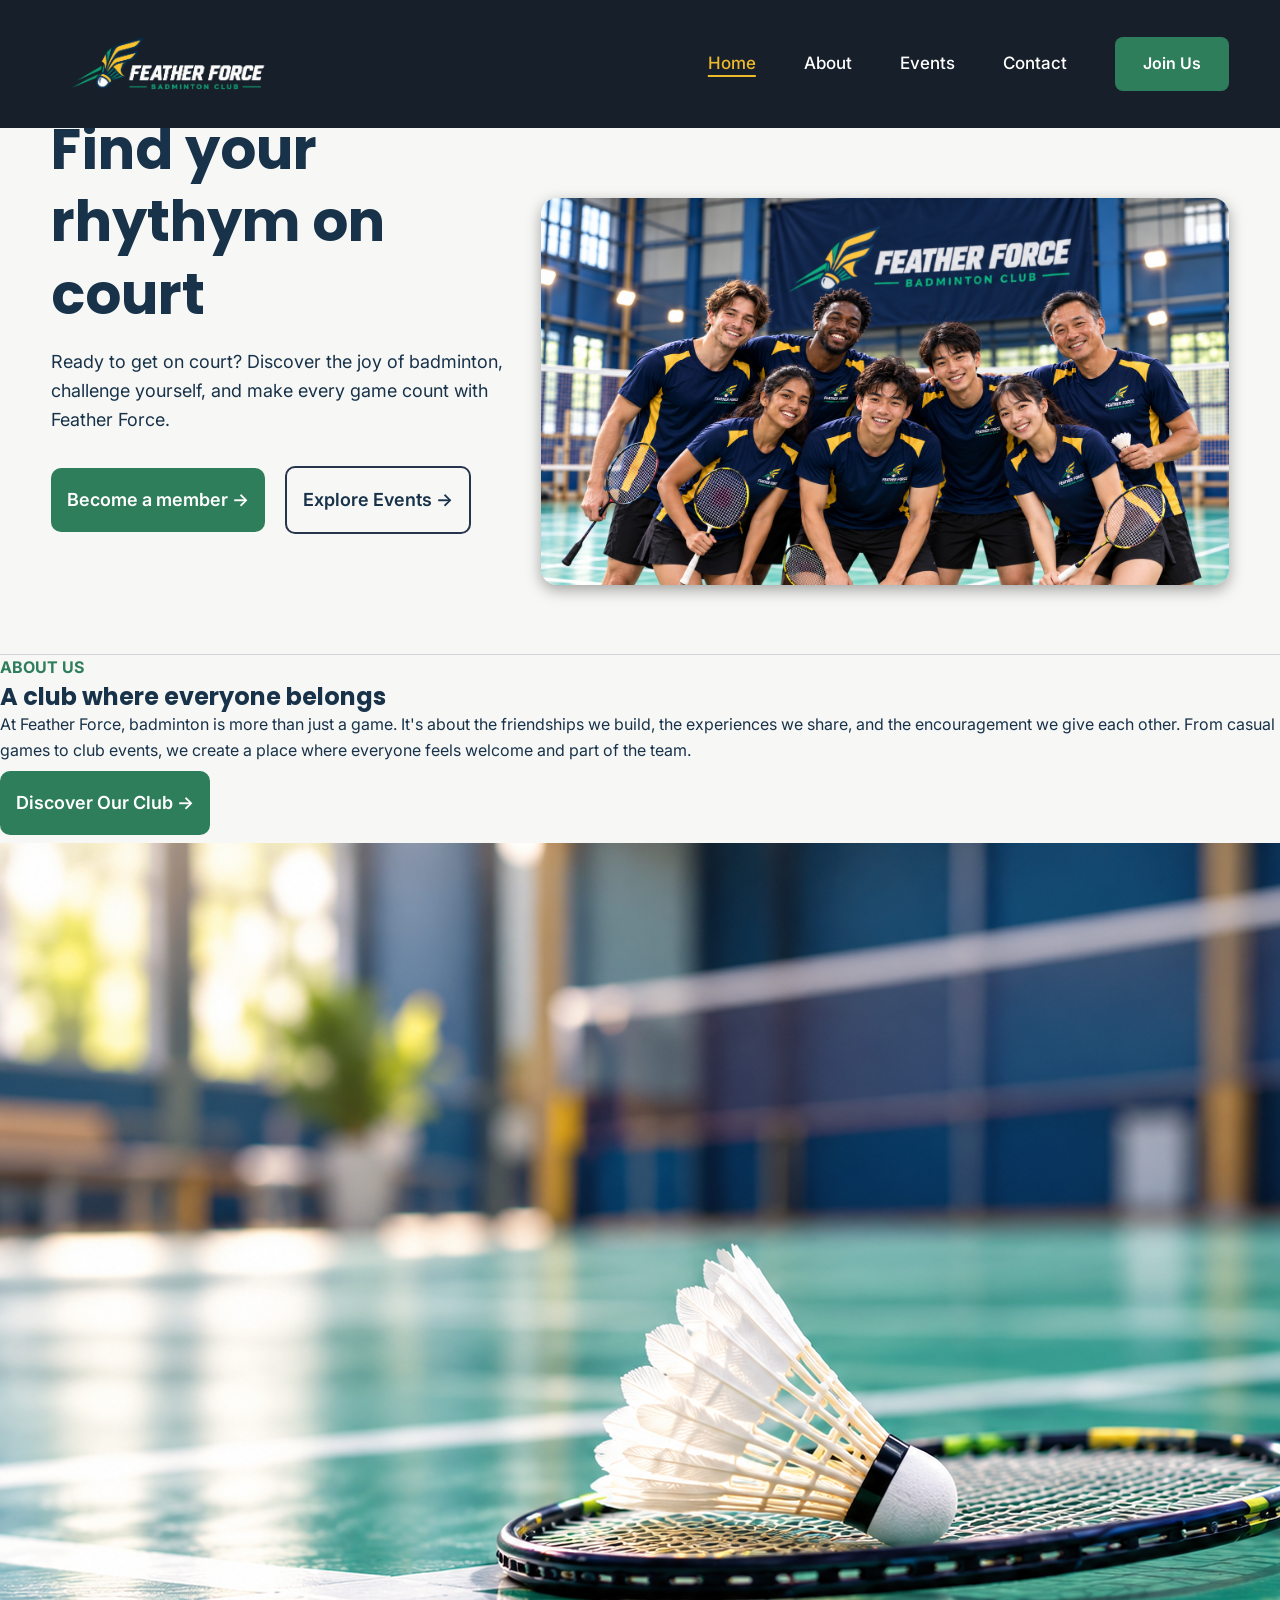
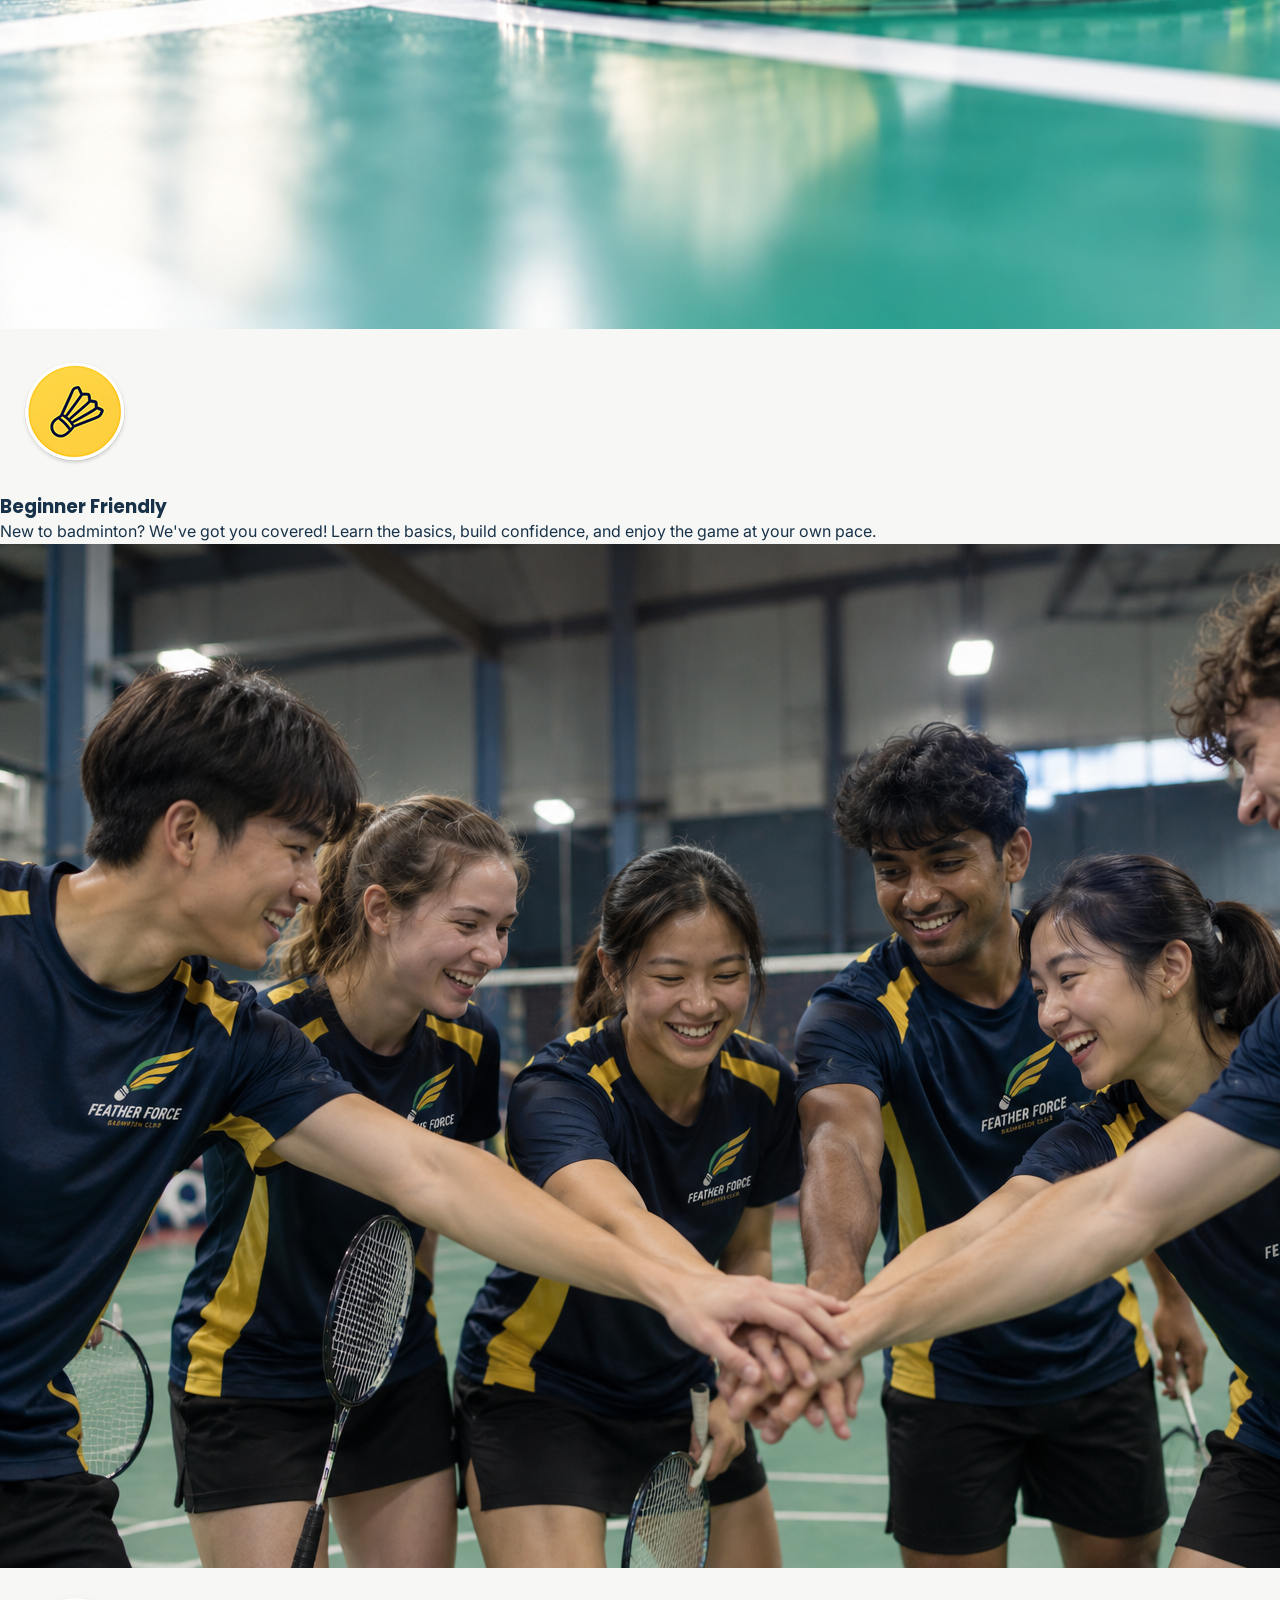
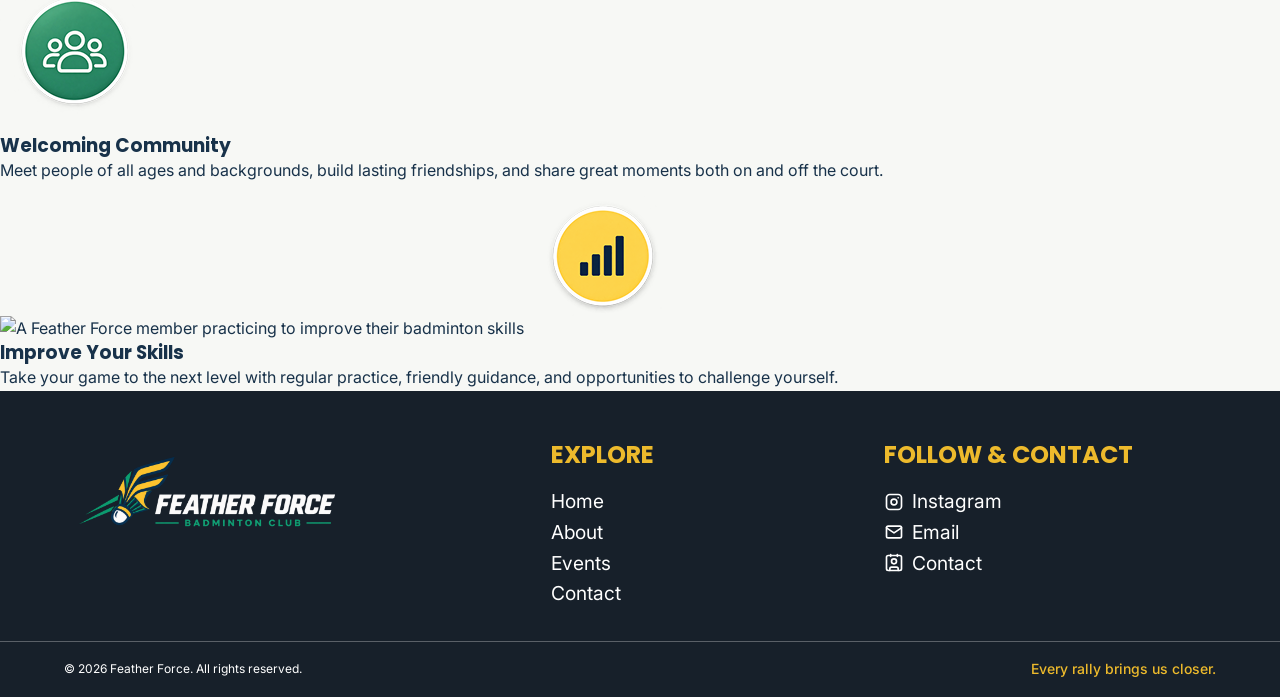
==== index.html @ c5909a3e "feat: skapa about-sektion med tre informationskort" ====
<!DOCTYPE html>
<html lang="en">
<head>
    <meta charset="UTF-8">
    <meta name="viewport" content="width=device-width, initial-scale=1.0">
    <title>Home | Feather Force </title>

    <!-- CSS Filer -->
     <link rel="stylesheet" href="css/index.css">
     <link rel="stylesheet" href="css/main.css">

    <!-- Font Style -->
     <link rel="preconnect" href="https://fonts.googleapis.com">
     <link rel="preconnect" href="https://fonts.gstatic.com" crossorigin>
     <link href="https://fonts.googleapis.com/css2?family=Inter:wght@400;500;600;700&family=Poppins:wght@400;500;600;700&display=swap" rel="stylesheet">

    <!-- Favicon -->
      <link rel="icon" type="image/png" href="images/Feather-Force-Icon.png">

    <!-- Js -->
    <script src="main.js" defer></script>
</head>


<!-- Hela sidans inneållet -->
<body>

    <!-- Sidans Header -->
     <header class="site-header">

        <!-- Logotyp -->
         <a href="index.html" class="logo">
            <img src="images/Feather-Force-logo.png"
            alt="Feather Force Logo ">
         </a>

        <!-- Hamburgare Meny för mobil -->
          <button 
             type="button" 
             class="menu-toggle"  
             aria-expanded="false">

             <span class="menu-text">MENY</span>

             <span class="menu-icon">
                 <span></span>
                 <span></span>
                 <span></span>
             </span>
            </button>

         <!-- Huvudnavigation -->
          <nav class="navbar">

            <ul class="nav-list">
                <li><a href="index.html" class="active" aria-current="page">Home</a></li>
                <li><a href="about.html">About</a></li>
                <li><a href="events.html">Events</a></li>
                <li><a href="contact.html">Contact</a></li>
            </ul>

            <!-- Join Button -->
              <a href="#cta" class="btn">Join Us</a>

          </nav>

    </header>



    <!-- Sidans huvudinnehålet -->
     <main>
        
        <!-- Hero sektion -->
        <section class="hero-section">

            <!-- Hero Inehållet behållare  -->
            <div class="hero-container">

                <!-- Hero innehållet -->
                <div class="hero-content">

                    <!-- Etikettet -->
                    <span class="label">
                        PLAY · CONNECT · GROW
                    </span>

                    <!-- Sidans huvudrubrik -->
                    <h1>Find your rhythym on court </h1>

                    <!-- Presentation -->
                    <p>
                       Ready to get on court? Discover the joy of badminton,
                       challenge yourself, and make every game count with
                       Feather Force.
                    </p>

                    <!-- Knappar -->
                     <div class="hero-actions">

                        <a href="#cta-section"
                        class="button button-primary">
                        Become a member &rightarrow;
                        </a>

                        <a href="#upcoming-events"
                        class="button button-secondary">
                        Explore Events &rightarrow;
                        </a>

                     </div>
                </div>

                <!-- Hero-bild -->
                <img src="images/hero-image.png"
                  alt="Group picture of badminton player from Feather Force"
                  class="hero-image"
                >
            </div>
        </section>



        <!-- About-sektion -->
        <section class="home-about">

            <!-- Behållare för about-sektionen  -->
            <div class="about-container">

                <!-- About-innehåll -->
                <div class="about-content">

                    <!-- Etikett -->
                    <span class="label"> ABOUT US </span>

                    <!-- Rubrik nivå 2 -->
                    <h2>A club where everyone belongs</h2>

                    <!-- Beskrivande text -->
                    <p>
                        At Feather Force, badminton is more than just a game. It's
                        about the friendships we build, the experiences we share, and
                        the encouragement we give each other. From casual games to
                        club events, we create a place where everyone feels welcome
                        and part of the team.
                    </p>

                    <!-- Knapp -->
                    <a href="about.html"
                        class="button button-primary"
                        >Discover Our Club &rightarrow;
                    </a>
                </div>

                <!-- Behållare för about-kort-->
                <div class="cards-container">

                    <!-- Kort 1 -->
                    <article class="card">

                        <!--  Behållare för bild och ikon  -->
                        <div class="card-media">
                            
                            <!-- Kortets bild -->
                            <img src="images/about-card1.png" 
                              alt="A badminton racket and shuttlecock"
                              class="card-image"
                            >
                            
                            <!-- Dekorativ ikon -->
                            <img src="images/about-icon1.png"
                             alt=""
                             class="card-icon"
                            >
                        </div>


                        <!-- Kortets innehåll -->
                        <div class="card-content">

                            <!-- Rubrik nivå 3 -->
                            <h3>Beginner Friendly</h3>

                            <!-- Beskrivande text -->
                            <p>
                                New to badminton? We've got you covered!
                                Learn the basics, build confidence, and enjoy
                                the game at your own pace.
                            </p>
                        </div>
                    </article>


                    <!-- Kort 2 -->
                    <article class="card">

                        <!--  Behållare för bild och ikon  -->
                        <div class="card-media">
                            
                            <!-- Kortets bild -->
                            <img src="images/about-card2.png" 
                              alt="Feather Force players gathering together"
                              class="card-image"
                            >
                            
                            <!-- Dekorativ ikon -->
                            <img src="images/about-icon2.png"
                             alt=""
                             class="card-icon"
                            >
                        </div>


                        <!-- Kortets innehåll -->
                        <div class="card-content">

                            <!-- Rubrik nivå 3 -->
                            <h3>Welcoming Community</h3>

                            <!-- Beskrivande text -->
                            <p>
                                Meet people of all ages and backgrounds, build
                                lasting friendships, and share great moments
                                both on and off the court.
                            </p>
                        </div>
                    </article>


                    <!-- Kort 3 -->
                    <article class="card">

                        <!--  Behållare för bild och ikon  -->
                        <div class="card-media">
                            
                            <!-- Kortets bild -->
                            <img src="images/about-card3.png" 
                              alt="A Feather Force member practicing to improve their badminton skills"
                              class="card-image"
                            >
                            
                            <!-- Dekorativ ikon -->
                            <img src="images/about-icon3.png"
                             alt=""
                             class="card-icon"
                            >
                        </div>


                        <!-- Kortets innehåll -->
                        <div class="card-content">

                            <!-- Rubrik nivå 3  -->
                            <h3>Improve Your Skills</h3>

                            <!-- Beskrivande text -->
                            <p>
                                Take your game to the next level with regular
                                practice, friendly guidance, and opportunities
                                to challenge yourself.
                            </p>
                        </div>
                    </article>
                </div>
            </div>
        </section>







    </main>



    <!-- Footer -->
     <footer class="site-footer">

        <div class="footer-container">

            <!-- Logotyp -->
            <a href="index.html" class="footer-logo">
                <img src="images/Feather-Force-logo.png"
                alt="Feather Force logo">
            </a>

            <!-- Utforska rubrik -->
            <div class="footer-column">
                <h2>EXPLORE</h2>
                <ul>
                    <li><a href="index.html">Home</a></li>
                    <li><a href="about.html">About</a></li>
                    <li><a href="events.html">Events</a></li>
                    <li><a href="contact.html">Contact</a></li>
                </ul>
            </div>

            <!-- Social medier och kontakt -->

            <div class="footer-column">
                <h2>FOLLOW &amp; CONTACT</h2>

                <ul class="footer-links">
                    <li>
                        <a href="#">
                            <img src="images/brand-instagram.svg" 
                            alt="" >Instagram
                       </a>
                    </li>
                
                    <li>
                        <a href="#">
                            <img src="images/mail.svg" 
                            alt="" >Email
                        </a>
                    </li>

                    <li>
                        <a href="contact.html">
                            <img src="images/contact.svg" 
                            alt="" >Contact
                        </a>
                    </li>
                </ul>
            </div>             
        </div>

        <!-- Copyright och slogan -->
        <div class="footer-bottom">
  
            <small>&copy; 2026 Feather Force. All rights reserved.</small>
            <p>Every rally brings us closer.</p>
        </div>

     </footer>
</body>
</html>
---- css/index.css ----
/* ==========================
  Hero sektion - Mobile first 
========================== */

/* Behållare för hero-sektionens innehåll */
.hero-container{
    padding: 2rem 5%;
    border-bottom: 1px solid var(--color-border);

}

/* Huvudrubrik */
.hero-content h1{
    font-size: 2rem;
    max-width: 15ch;
    padding: 0.5rem 0;
}

/* presentation text */
.hero-content p{
    font-size: 1rem;
    padding: 0.5rem 0;
    
}

/* Gemensam stil för knappar */
.button{
    font-size: 1rem;
    padding: 0.75rem 1.5rem;
    margin: 0.5rem 0;
}

/* Primär knapp */
.button-primary {
    background-color: var(--color-primary);
    color: var(--color-white);
}

/* Sekundär knapp */
.button-secondary {
    background-color: transparent;
    color: var(--color-text);
    border: 2px solid var(--color-navy);
}

/* Hero-bild med rundade hörn och skugga */
.hero-container img{
    display: block;
    width: 100%;
    height: auto;
    margin: 1.5rem 0 0;

    box-shadow: 0 5px 15px rgba(0, 0, 0, 0.35);
    border-radius: 15px;
}






/* ==========================================
   Hero-sektion för laptop –  1024px
========================================== */

@media (min-width: 1024px){

    /* Två kolumner för text och bild */
    .hero-container {
        display: grid;
        grid-template-columns: 2fr 3fr;
        align-items: center;
        padding: 2rem 4%;
        gap: 2rem;
    }

    /* Flyttar hero-innehållet uppåt */
    .hero-content{
        transform: translateY(-5rem);
    }
    
    /* Större huvudrubrik på laptop */
    .hero-content h1{
        font-size: 3.5rem;
    }

    /* Anpassar textstorlek och radlängd */
    .hero-content p{
        font-size: 1.125rem;
        max-width: 42ch;
        margin-bottom: 1rem;
    }

    /* Anpassar hero-bilden till sin kolumn */
    .hero-container img {
        display: block;
        width: 100%;
        height: auto;
        border-radius: 1rem;
        margin:0;
       
    }

    /* Större knappar med mer mellanrum */
    .button{
        font-size: 1.125rem;
        padding: 1.10rem 1rem;
        margin-right: 1rem;
    }
}

/* ==========================================
   Hero-sektion för Desktop –   2650px
========================================== */
@media (min-width: 2650px) {

    /* Anpassar kolumner och avstånd för stora skärmar */
    .hero-container {
        display: grid;
        grid-template-columns: 2fr 3fr;
        align-items: center;
        padding: 3rem 4%;
        gap: 4rem;
    }

    /* Flyttar hero-innehållet längre upp */
    .hero-content {
        transform: translateY(-10rem);
    }

    /* Större huvudrubrik med begränsad radlängd */
    .hero-content h1 {
        font-size: 5.5rem;
        max-width: 15ch;
    }

    /* Anpassar textstorlek och radlängd  */
    .hero-content p {
        font-size: 1.5rem;
        max-width: 45ch;
        margin-bottom: 2rem;
    }

    /* Anpassar storleken på hero-etiketten */
    .hero-content .label {
        font-size: 1.25rem;
    }

    /* Anpassar knappar för stora skärmar */
    .button {
        font-size: 1.25rem;
        padding: 1.25rem 2rem;
    }

}
---- css/main.css ----
/* ==========================
   Grundinställningar
========================== */

/* CSS Reset */
* {
    margin: 0;
    padding: 0;
    box-sizing: border-box;
}

/* Färger och typsnitt */
:root {
    /* Typsnitt */
    --font-heading: 'Poppins', sans-serif;
    --font-body: 'Inter', sans-serif;

    /* Grundfärger */
    --color-primary: #2E7D5B;
    --color-text: #18324A;
    --color-background: #F7F8F5;

    /* Kompletterande färger */
    --color-navy: #26354B;
    --color-dark-navy: #17202A;
    --color-yellow: #EDBA2C;
    --color-white: #ffffff;

    /* Border linje färg */
    --color-border: #d1d5db;
}

/* Grundläggande sidinställningar */
body {
    min-height: 100vh;
    display: flex;
    flex-direction: column;
    
    font-family: var(--font-body);
    color: var(--color-text);
    background-color: var(--color-background);
    line-height: 1.6;
}

/* Rubriker */
h1, h2, h3, h4, h5, h6 {
    font-family: var(--font-heading);
    line-height: 1.3;
}

/* Gemensam stil för label */
.label{
    color: var(--color-primary);
    font-size: 0.875;
    font-weight: bold;
}

/* Gemensam stil för knappar */
.button{
    display: inline-block;
    border-radius: 10px;
    font-weight: 600;
    text-decoration: none;

    transition: background-color 0.3s ease,
        color 0.3s ease,
        border-color 0.3s ease,
        transform 0.2s ease;
    cursor: pointer;
}

/* Gemensam hover för primär knappar */
.button-primary:hover {
    background-color: #245f46;
    transform: translateY(-2px);
}

/* Gemensam active för primär */
.button-primary:active {
    background-color: #1b4935;
    transform: translateY(0);
}

/* Gemensam hover för sekundär knappar */
.button-secondary:hover {
    background-color: var(--color-navy);
    color: var(--color-white);
    transform: translateY(-2px);
}

/* Gemensam ative för sekundär knappar */
.button-secondary:active {
    background-color: var(--color-dark-navy);
    color: var(--color-white);
    transform: translateY(0);
}



/* Länkar */
a {
    color: inherit;
}

/* Tangentbordsnavigering */
:focus-visible {
    outline: 2px solid var(--color-yellow);
    outline-offset: 3px;
}
/* ------------------------------------------------ */

/* ==========================
  Header - Mobile first 
========================== */

/* Sidhuvud */
.site-header {
    display: flex;
    justify-content: space-between;
    align-items: center;

    flex-wrap: wrap;
    padding: 1rem 2% ;
    background-color: var(--color-dark-navy);
    color: var(--color-white);
    
    
}

/* Logotyp */
.logo img {
    display: block;
    width: 13rem;
    height: auto;
}

/* Hamburgermeny */
.menu-toggle {
    display: flex;
    align-items: center;
    gap: 0.5rem;
    padding: 0.5rem;

    background: transparent;
    border: none;
    color: var(--color-white);
    font: inherit;
    cursor: pointer;

    transform: translateY(8px);
}

/* Menytext */
.menu-text {
    font-size: 1rem;
    font-weight: 600;
    letter-spacing: 0.05em;
}

/* Hamburgarikon */
.menu-icon {
    display: flex;
    flex-direction: column;
    gap: 0.3125rem;
    
}

/* Hamburgarikonens tre linjer */
.menu-icon span {
    display: block;
    width: 1.5rem;
    height: 0.125rem;

    background-color: currentColor;
    border-radius: 0.125rem;
    transition: transform 0.3s ease, opacity 0.3s ease;
}

/* Första linjen när menyn öppnas */
.menu-toggle[aria-expanded="true"] .menu-icon span:first-child {
    transform: translateY(7px) rotate(45deg);
}

/* Mittenlinjen när menyn öppnas */
.menu-toggle[aria-expanded="true"] .menu-icon span:nth-child(2) {
    opacity: 0;
}

/* Sista linjen när menyn öppnas */
.menu-toggle[aria-expanded="true"] .menu-icon span:last-child {
    transform: translateY(-7px) rotate(-45deg);
}

/* Navigation - dold på mobil */
.navbar {
    display: none;
    flex-direction: column;
    align-items: center;
    
    width: 100%;
    gap: 1.5rem;
}

/* Visa navigation när menyn öppnas */
.navbar.is-open {
    display: flex;
    padding: 1.5rem 0;

    border-top: 1px solid rgba(245, 246, 243, 0.3);
    border-bottom: 1px solid rgba(245, 246, 243, 0.3);
}

/* Navigationslista */
.nav-list {
    display: flex;
    flex-direction: column;
    align-items: center;

    gap: 0.125rem;
    list-style: none;
    font-weight: 500;
}

/* Navigationslänkar */
.nav-list a {
    display: inline-block;
    padding: 0.5rem;

    font-size: 1.25rem;
    color: var(--color-white);
    text-decoration: none;
    transition: color 0.3s ease;
}

/* Aktiv sida */
.nav-list a.active {
    color: var(--color-yellow);
    text-decoration: underline;
    text-decoration-color: var(--color-yellow);
    text-decoration-thickness: 0.125rem;
    text-underline-offset: 0.35rem;
}

/* Hover på navigationslänkar */
.nav-list a:hover {
    color: var(--color-yellow);
}

/* Join Us-knapp */
.navbar .btn {
    display: inline-block;
    padding: 0.75rem 1.5rem;
    background-color: var(--color-primary);

    color: var(--color-white);
    font-weight: 600;
    text-decoration: none;
    text-align: center;

    border-radius: 8px;
    transition: background-color 0.3s ease;
}

/* Hover på Join Us-knappen */
.navbar .btn:hover {
    background-color: #236146;
    transform: translateY(-2px);
}

/* ---------------------------------------- */

/* ==========================
  Footer - Mobile first 
========================== */

/* Sidans footer */
.site-footer {
   margin-top: auto;
   color: var(--color-white);
   padding: 3rem 0 0;
   background-color: var(--color-dark-navy);
}

/* Behållare för footerns innehåll */
.footer-container {
    display: grid;
    grid-template-columns: repeat(2, minmax(0, 1fr));

    gap: 2rem 1rem;
    width: 90%;
    max-width: 75rem;
    margin: 0 auto;
}

/* Logotyp över båda kolumnerna */
.footer-logo {
    grid-column: 1 / -1;
    justify-self: center;
}

/* Anpassar logotypens storlek */
.footer-logo img {
    display: block;
    width: 13rem;
    height: auto;
   
}

/* Kolumner för länkar och kontakt */
.footer-column {
    display: flex;
    flex-direction: column;
    align-items: flex-start;

    gap: 1rem;
    text-align: left;
    transform: translateX(1rem);
}

.footer-column h2{
    color: var(--color-yellow);
}

/* Listelement i footer */
.footer-column li {
    list-style: none;
}

/* Länkar i footerns kolumner */
.footer-column a {
    color: var(--color-white);
    font-size: 1rem;
    text-decoration: none;
    transition: color 0.3s ease;
}

/* Hover och tangentbordsfokus på länkar */
.footer-column a:hover,
.footer-column a:focus-visible {
    color: var(--color-yellow);
}

/* Lista för sociala medier och kontakt */
.footer-links {
    align-items: flex-start;
}

/* Länkar för sociala medier och kontakt */
.footer-links a {
    display: flex;
    align-items: center;
    gap: 0.5rem; 
}

/* Ikoner för sociala medier och kontakt */
.footer-links img {
    display: block;
    width: 1.25rem;
    height: 1.25rem;
    flex-shrink: 0;
    filter: brightness(0) invert(1);
}

/* Nedre delen av footer */
.footer-bottom {
    display: flex;
    flex-direction: column;
    align-items: center;
    gap: 0.75rem;

    margin-top: 3rem;
    padding: 1.5rem 5%;
    border-top: 1px solid rgba(245, 246, 243, 0.3);
    text-align: center;
}

/* Copyright-text */
.footer-bottom small {
    font-size: 0.75rem;
    line-height: 1.5;
}

/* Webbplatsens slogan */
.footer-bottom p {
    font-size: 0.875rem;
    font-weight: 500;
    color: var(--color-yellow);
}







/* ==========================================
   Header för laptop –  1024px
========================================== */

@media (min-width: 1024px) {

    /* Sidhuvud */
    .site-header {
        display: flex;
        flex-direction: row;
        padding: 1.5rem 4%;

        flex-wrap: nowrap;
        justify-content: space-between;
        align-items: center;

        position: sticky;
        top: 0;
        z-index: 1000;
    }

     /* Logotyp */
    .logo {
        margin-left: 0;
    }

    /* Logotyp bild */
    .logo img {
        width: 15rem;
    }

    /* Dölj hamburgermeny */
    .menu-toggle {
        display: none;
    }

    /* Navigation */
    .navbar,
    .navbar.is-open {
        display: flex;
        flex-direction: row;
        align-items: center;

        width: auto;
        gap: 2.5rem;
        padding: 0;
        margin: 0;
        border: none;
    }

    /* Navigationslista */
    .nav-list {
        display: flex;
        flex-direction: row;
        align-items: center;
        gap: 2rem;
    }

    /* Navigationslänkar */
    .nav-list a {
        font-size: 1.0625rem;
        white-space: nowrap;
    }

    /* Join Us-knapp */
    .navbar .btn {
        padding: 0.875rem 1.75rem;
        white-space: nowrap;
    }




   /* ==========================================
    Footer för laptop –  1024px
   ========================================== */

    /* Behållare med tre kolumner */
    .footer-container {
        display: grid;
        grid-template-columns: 1.5fr 1fr 1.2fr;
        align-items: start;   
        gap: 2rem;

        width: 92%;
        max-width: none;
        margin: 0 auto;
    }

    /* Logotyp i första kolumnen */
    .footer-logo {
        grid-column: 1;
        justify-self: start;
    }


    /* Anpassar logotypens storlek */
    .footer-logo img {
        display: block;
        width: 20rem;
        height: auto;
    }

    /* Nedre delen av footer */
    .footer-bottom {
        flex-direction: row;
        justify-content: space-between;
        align-items: center;

        margin-top: 2rem;
        padding: 1rem 5%;
    }

    .footer-column a{
        font-size: 1.2rem;
    }
    
}


    
/* ==========================================
  Header – Stora skärmar (från 1440px)
========================================== */
@media (min-width: 1920px) {


   /* Logotyp */
   .logo img{
       width: 20rem;
   }


   /* Navigationslänkar */
   .nav-list a {
       font-size: 1.125rem;
      
   }


   /* Join Us-knapp */
   .navbar .btn {
       padding: 1rem 4rem;
       font-size: 1.15rem;
   }
  
}
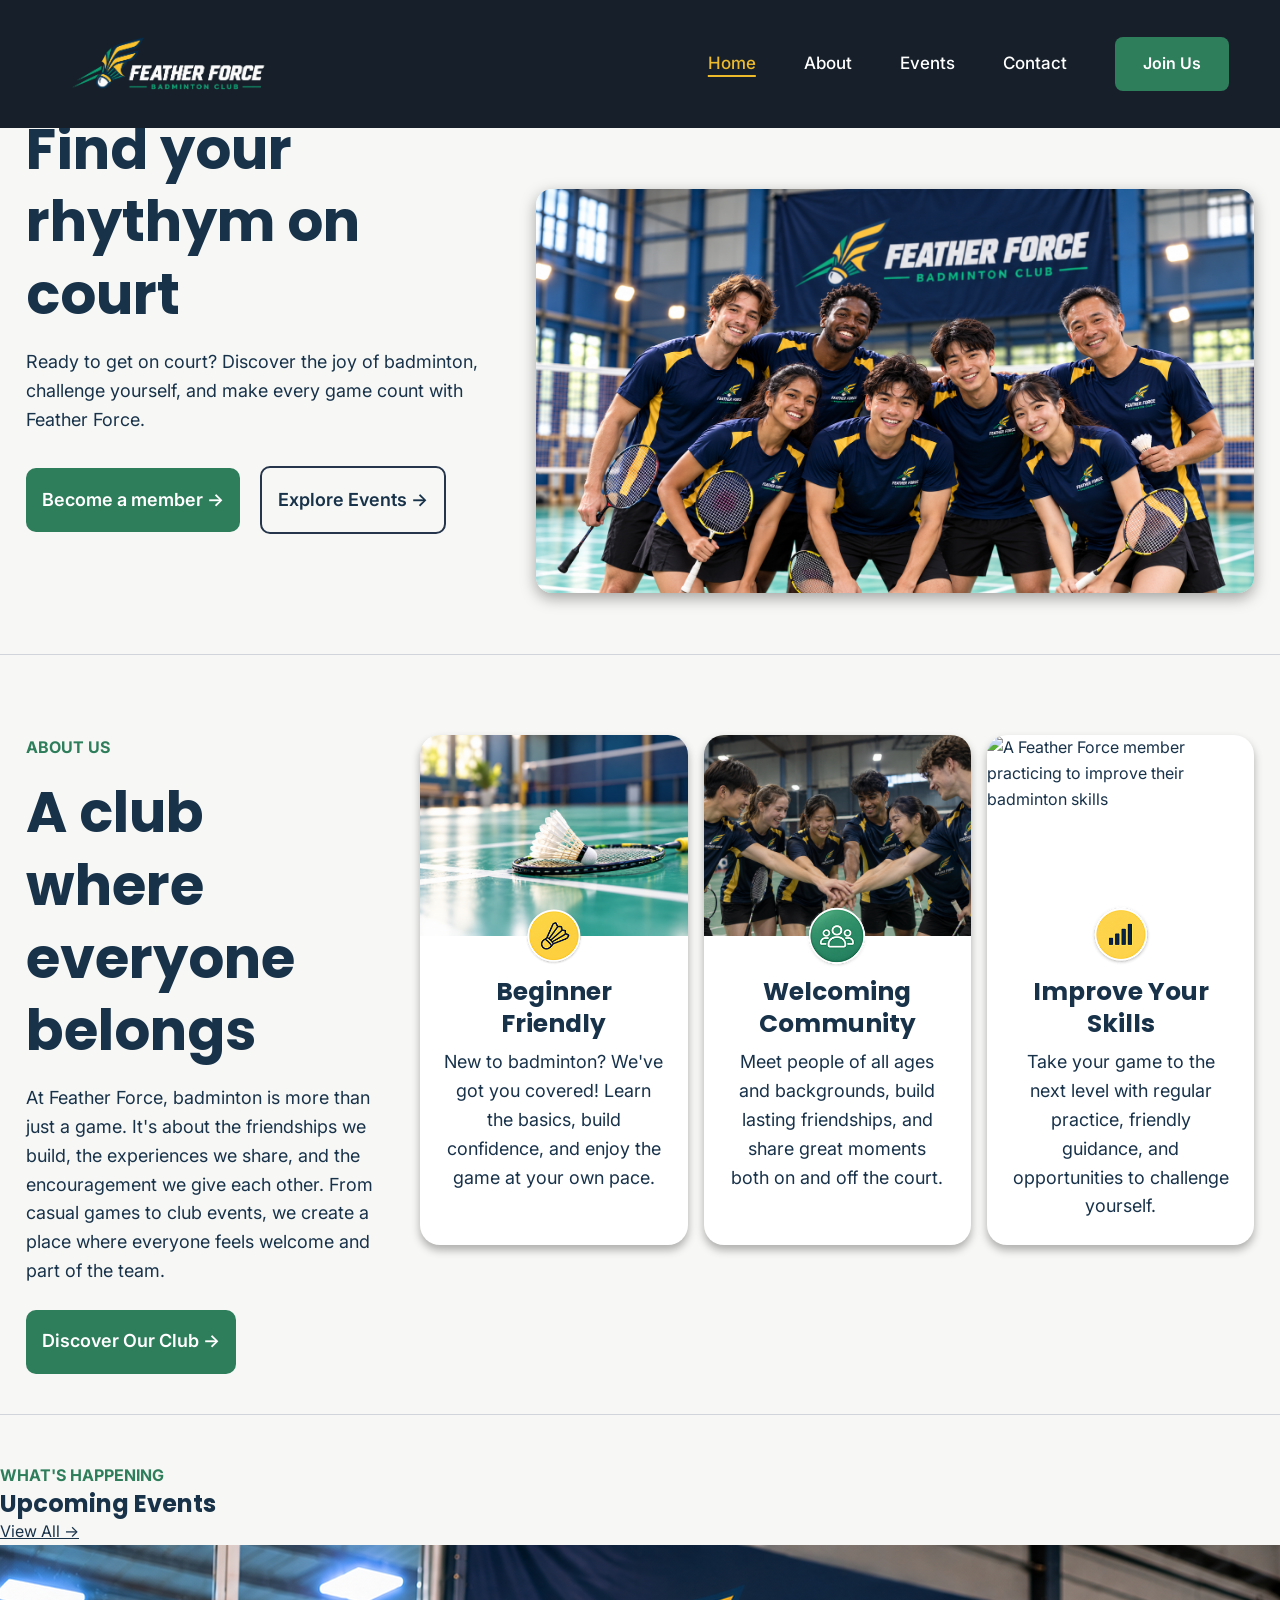
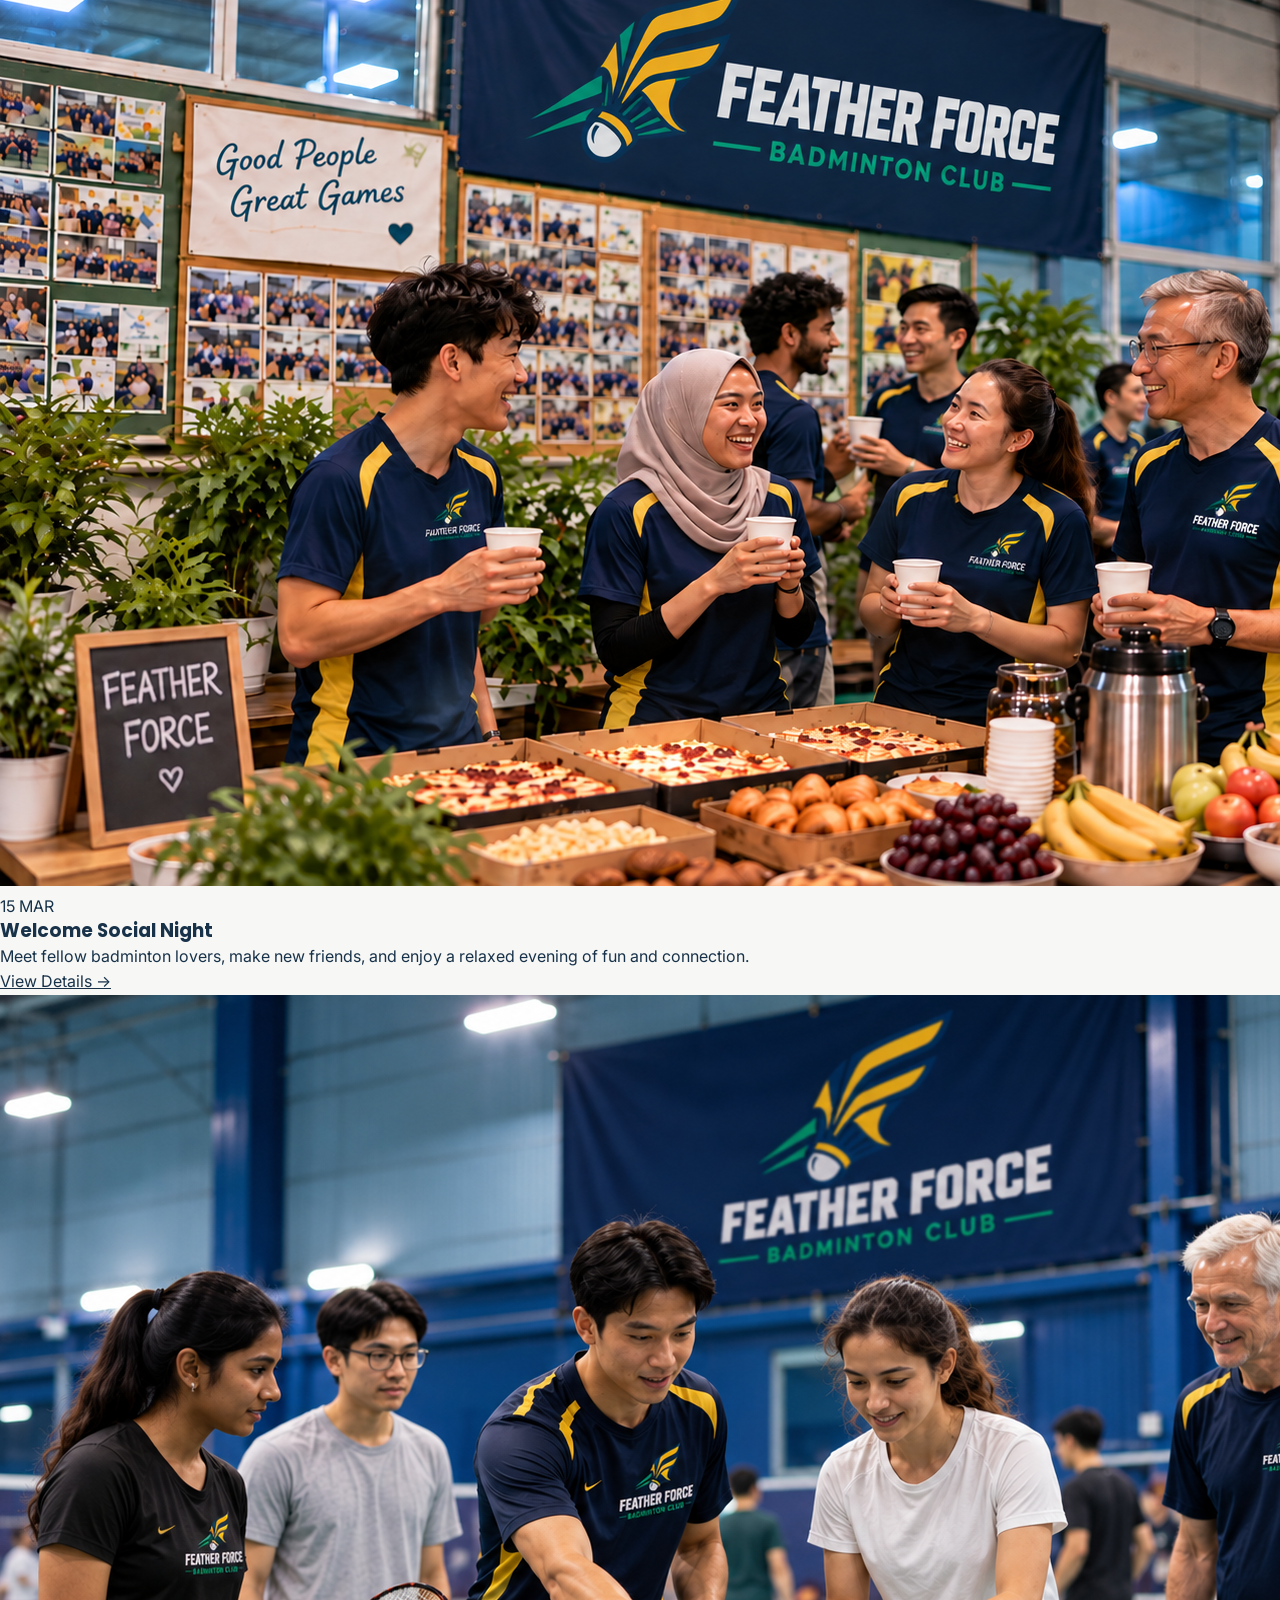
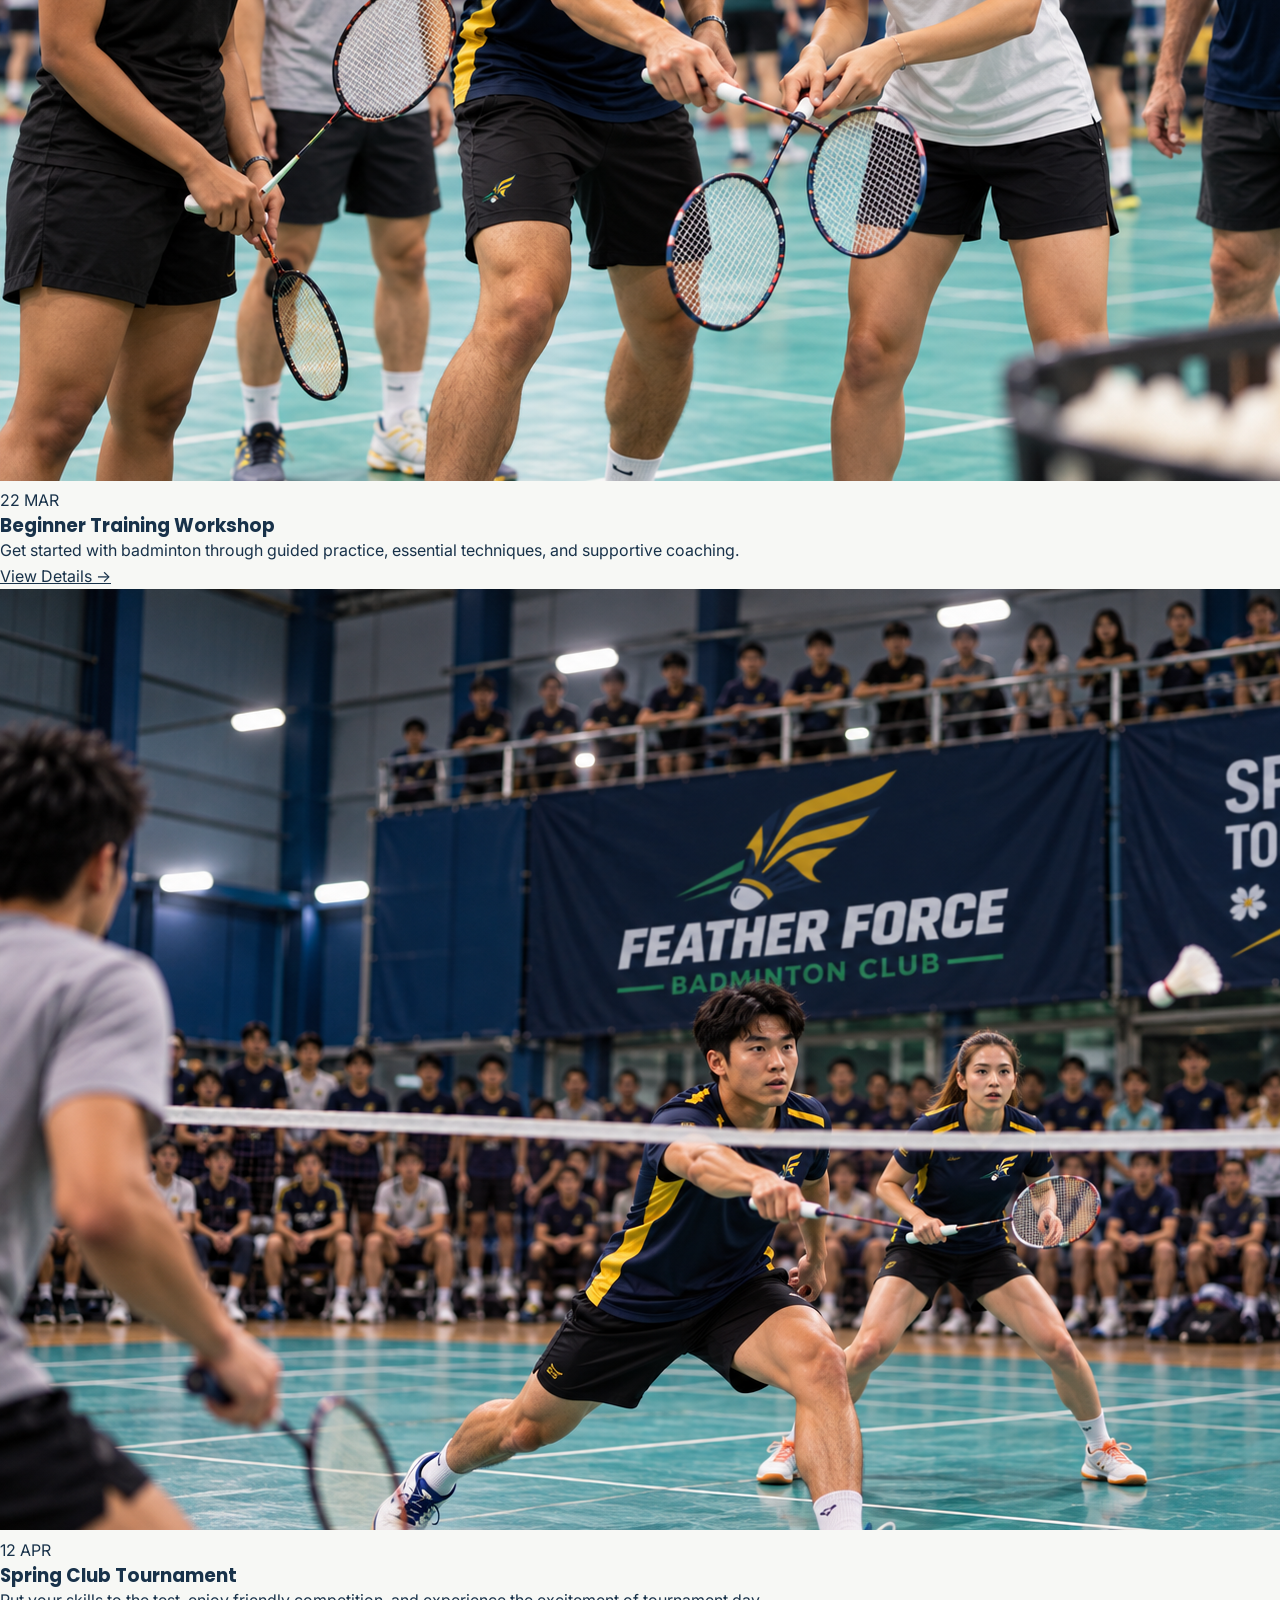
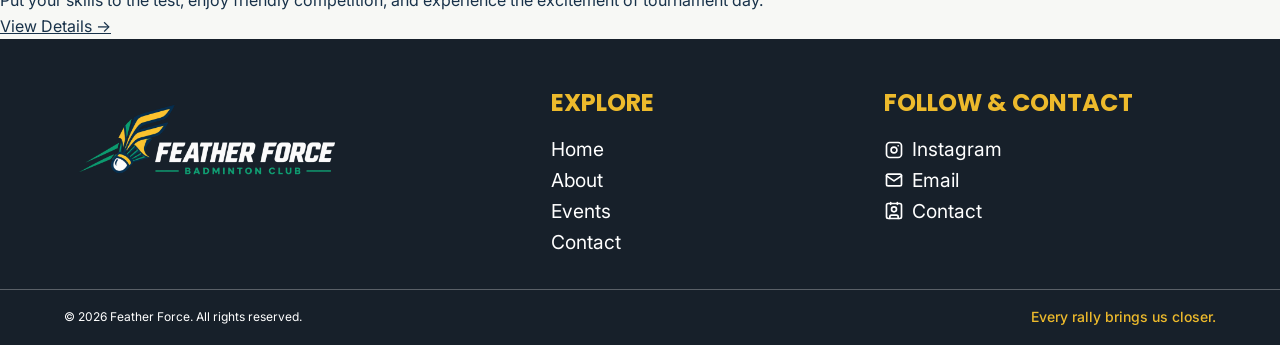
==== commit ffc7660f: "feat: skapa upcoming events-sektion med tre evenemangskort" ====
--- a/index.html
+++ b/index.html
@@ -265,6 +265,131 @@
             </div>
         </section>
 
+
+        <!-- Upcoming Events - sektion  -->
+        <section class="events-section" id="upcoming-events">
+
+            <!-- Behållare för events-sektionen -->
+            <div class="events-container">
+
+                <!-- Events-innehåll -->
+                <div class="events-content">
+
+                    <!-- Etikett -->
+                    <span class="label">WHAT'S HAPPENING</span>
+
+                    <!-- Underrubrik nivå 2 -->
+                    <h2>Upcoming Events</h2>
+
+                    <!-- Länk till alla evenemang -->
+                    <a href="events.html"
+                    class="events-link">
+                    View All &rightarrow;</a>
+                </div>
+
+                <!-- Behållare för evenemangskort -->
+                <div class="events-grid">
+
+                    <!-- kort 1  -->
+                    <article class="event-card">
+
+                        <!-- Behållare för bild och datum -->
+                        <div class="event-card-visual">
+
+                            <!-- Bild -->
+                            <img src="images/event-card1.png" 
+                            class="event-card-img"
+                            alt="New members enjoying a social badminton evening together">
+
+                            <!-- Evenemangets datum -->
+                            <time class="event-date" datetime="2027-03-15">15 MAR</time>
+                        </div>
+
+                        <!-- Kortets innehåll -->
+                        <div class="event-card-content">
+
+                            <!-- Underrubrik nivå 3 -->
+                            <h3>Welcome Social Night</h3>
+
+                            <!-- Beskrivande text -->
+                            <p>Meet fellow badminton lovers,
+                               make new friends, and enjoy a relaxed
+                               evening of fun and connection. 
+                            </p>
+
+                            <!-- Länk till eventssida -->
+                            <a href="events.html#social-night">View Details &rightarrow;</a>
+                        </div>
+                    </article>
+
+
+                    <!-- kort 2  -->
+                    <article class="event-card">
+
+                        <!-- Behållare för bild och datum -->
+                        <div class="event-card-visual">
+
+                            <!-- Bild -->
+                            <img src="images/event-card2.png" 
+                            class="event-card-img"
+                            alt="New badminton players learning basic techniques during a training workshop">
+
+                            <!-- Evenemangets datum -->
+                            <time class="event-date" datetime="2027-03-22">22 MAR</time>
+                        </div>
+
+                        <!-- Kortets innehåll -->
+                        <div class="event-card-content">
+
+                            <!-- Underrubrik nivå 3 -->
+                            <h3>Beginner Training Workshop</h3>
+
+                            <!-- Beskrivande text -->
+                            <p>Get started with badminton through
+                                guided practice, essential techniques,
+                                and supportive coaching. 
+                            </p>
+
+                            <!-- Länk till eventssida -->
+                            <a href="events.html#training-workshop">View Details &rightarrow;</a>
+                        </div>
+                    </article>
+
+
+                    <!-- kort 3  -->
+                    <article class="event-card">
+
+                        <!-- Behållare för bild och datum -->
+                        <div class="event-card-visual">
+
+                            <!-- Bild -->
+                            <img src="images/event-card3.png" 
+                            class="event-card-img"
+                            alt="Feather Force members competing in a spring club tournament">
+
+                            <!-- Evenemangets datum -->
+                            <time class="event-date" datetime="2027-04-12">12 APR</time>
+                        </div>
+
+                        <!-- Kortets innehåll -->
+                        <div class="event-card-content">
+
+                            <!-- Underrubrik nivå 3 -->
+                            <h3>Spring Club Tournament</h3>
+
+                            <!-- Beskrivande text -->
+                            <p>Put your skills to the test, enjoy friendly
+                               competition, and experience the excitement of
+                               tournament day. 
+                            </p>
+
+                            <!-- Länk till eventssida -->
+                            <a href="events.html#tournament">View Details &rightarrow;</a>
+                        </div>
+                    </article>
+                </div>
+             </div>
+        </section>
 
 
 
--- a/css/index.css
+++ b/css/index.css
@@ -6,7 +6,6 @@
 .hero-container{
     padding: 2rem 5%;
     border-bottom: 1px solid var(--color-border);
-
 }
 
 /* Huvudrubrik */
@@ -53,6 +52,117 @@
     box-shadow: 0 5px 15px rgba(0, 0, 0, 0.35);
     border-radius: 15px;
 }
+/*===================================================== */
+
+
+/* ==========================
+  About sektion - Mobile first 
+========================== */
+
+/* About-sektionens yttre avstånd */
+.home-about {
+    padding: 3rem 0;
+}
+
+/* Behållare för text och kort */
+.about-container{
+    display: grid;
+    grid-template-columns: 1fr;
+    border-bottom: 1px solid var(--color-border);
+
+    gap: 2rem;
+    padding: 2rem 5%; 
+    max-width: 90rem;
+    margin: 0 auto;
+}
+
+/* Textinnehåll i about-sektionen */
+.about-content {
+    display: flex;
+    flex-direction: column;
+    align-items: flex-start;
+    gap: 1rem;
+}
+
+/* Underrubrik nivå 2 */
+.about-content h2{
+    font-size: 2rem;
+    max-width: 15ch;
+}
+
+/* Presentation text */
+.about-content p{
+    font-size: 1rem;
+    hyphens: auto;
+    overflow-wrap: break-word;
+}
+
+/* Behållare för tre kort */
+.cards-container {
+    display: grid;
+    grid-template-columns: 1fr;
+    gap: 1.5rem;
+}
+
+/* Behållare för kortets bild och ikon */
+.card-media {
+    position: relative;
+    min-height: 0;
+}
+
+/* Kortets huvudbild */
+.card-image {
+    display: block;
+    width: 100%;
+    aspect-ratio: 16 / 9;
+    object-fit: cover;
+}
+
+/* Ikon ovanpå kortets bild */
+.card-icon {
+    position: absolute;
+    left: 50%;
+    bottom: 0;
+    transform: translate(-50%, 50%);
+
+    width: 5rem;
+    height: 5rem;
+    z-index: 1;
+
+}
+
+/* Kortets textinnehåll och centrera texten */
+.card-content {
+    padding: 2.5rem 1.5rem 1.5rem;
+
+    display: flex;
+    flex-direction: column;
+    justify-content: center;
+    align-items: center;
+    text-align: center;
+}
+
+
+.card-content p{
+    font-size: 1rem;
+}
+
+/* Underrubrik nivå 3 */
+.card-content h3{
+    font-size: 1.5rem;
+    padding-bottom: 0.5rem;
+}
+
+/* Kortets utseende */
+.home-about .card {
+    background-color: var(--color-white);
+    border-radius: 1.25rem;
+    box-shadow: 0 5px 8px rgba(0, 0, 0, 0.3);
+    overflow: hidden;
+}
+
+
+
 
 
 
@@ -70,7 +180,7 @@
         display: grid;
         grid-template-columns: 2fr 3fr;
         align-items: center;
-        padding: 2rem 4%;
+        padding: 2rem 2%;
         gap: 2rem;
     }
 
@@ -107,7 +217,84 @@
         padding: 1.10rem 1rem;
         margin-right: 1rem;
     }
-}
+
+    /* ==========================================
+   ABOUT-SEKTION – LAPTOP (1024px)
+   ========================================== */
+
+   /* Text till vänster och tre kort till höger */
+    .about-container {
+        grid-template-columns: minmax(0, 1fr) minmax(0, 2.3fr);
+        align-items: start;
+        gap: 2rem;
+        padding: 2rem 2%;
+        max-width: none;
+    }
+
+    /* Placerar de tre korten bredvid varandra */
+    .cards-container {
+        grid-template-columns: repeat(3, minmax(0, 1fr));
+        gap: 1rem;
+    }
+
+    /* Bilderna får samma proportioner */
+    .card-image {
+        display: block;
+        width: 100%;
+        height: auto;
+        aspect-ratio: 4 / 3;
+        object-fit: cover;
+    }
+
+    /* Anpassa underrubrik nivå 2 storlek*/
+    .about-content h2{
+        font-size: 3.5rem;
+    }
+
+    /* Anpassa presentation textstorlek */
+    .about-content p{
+        font-size: 1.125rem;
+    }
+
+    /* Anpassa kortets rubrik storlek */
+    .card-content h3 {
+        font-size: 1.55rem;
+    }
+
+    /* Anpassa beskrivande textstorlek */
+    .card-content p{
+        font-size: 1.125rem;
+    }
+
+    
+
+}
+
+
+
+
+
+
+
+
+
+
+
+
+
+
+
+
+
+
+
+
+
+
+
+
+
+
 
 /* ==========================================
    Hero-sektion för Desktop –   2650px
@@ -119,7 +306,7 @@
         display: grid;
         grid-template-columns: 2fr 3fr;
         align-items: center;
-        padding: 3rem 4%;
+        padding: 2rem 2%;
         gap: 4rem;
     }
 
@@ -152,4 +339,51 @@
         padding: 1.25rem 2rem;
     }
 
+    .hero-container img{
+        height: 90%;
+        width: 100%;
+    }
+    /* =========================================== */
+
+
+    /* ==========================================
+   ABOUT-SEKTION – Desktop (2650px)
+   ========================================== */
+   
+   /* Anpassa underrubrik nivå 2 storlek*/
+    .about-content h2{
+        font-size: 5.5rem;
+    }
+
+    /* Anpassa presentation textstorlek */
+    .about-content p{
+        font-size: 1.5rem;
+        max-width: 45ch;
+        margin-bottom: 2rem;
+    }
+
+    /* Anpassa kortets rubrik storlek */
+    .card-content h3 {
+        font-size: 2.3rem;
+    }
+
+    /* Anpassa beskrivande textstorlek */
+    .card-content p{
+        font-size: 1.55rem;
+        max-width: 35ch;
+    }
+   
+    /* Anpassar storleken på hero-etiketten */
+    .about-content .label {
+        font-size: 1.25rem;
+    }
+
+    /* Anpassar ikon storlek */
+    .card-icon {
+        width: 7rem;
+        height: 7rem;
+
+}
+
+    
 }
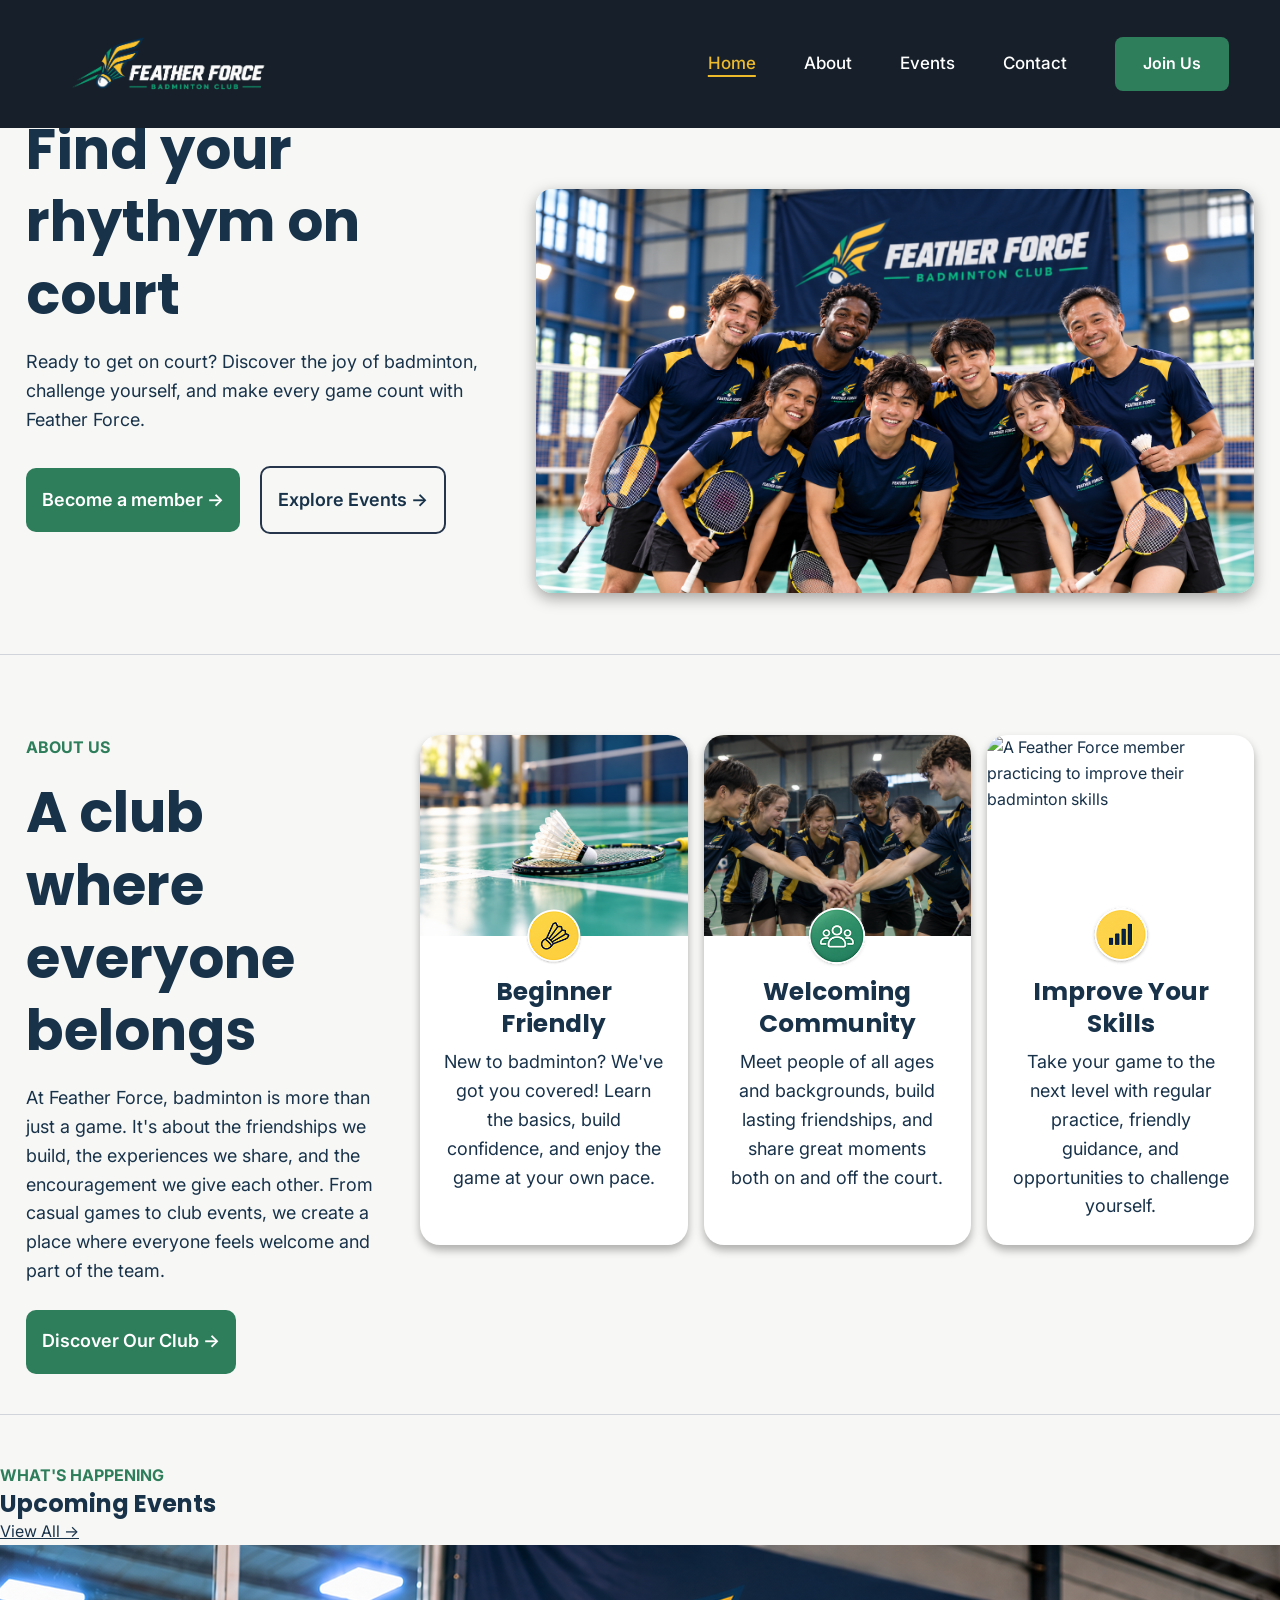
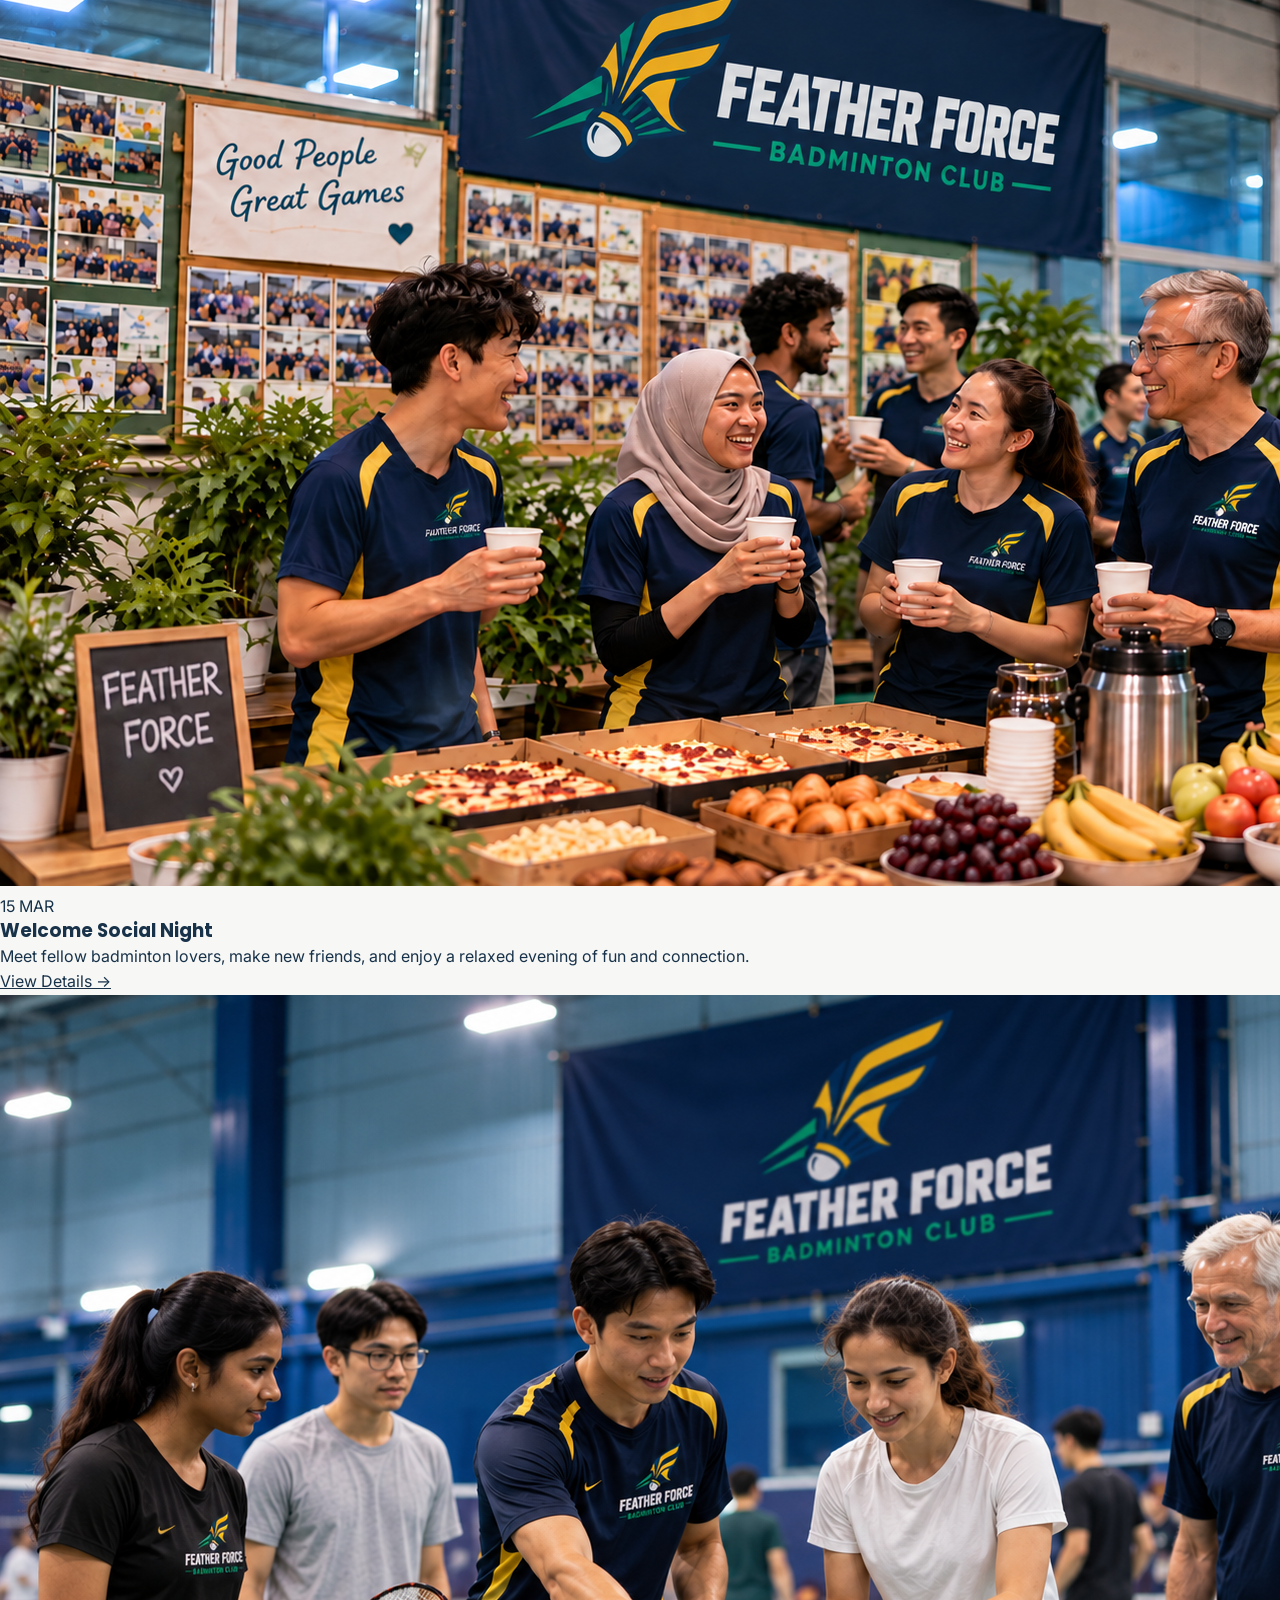
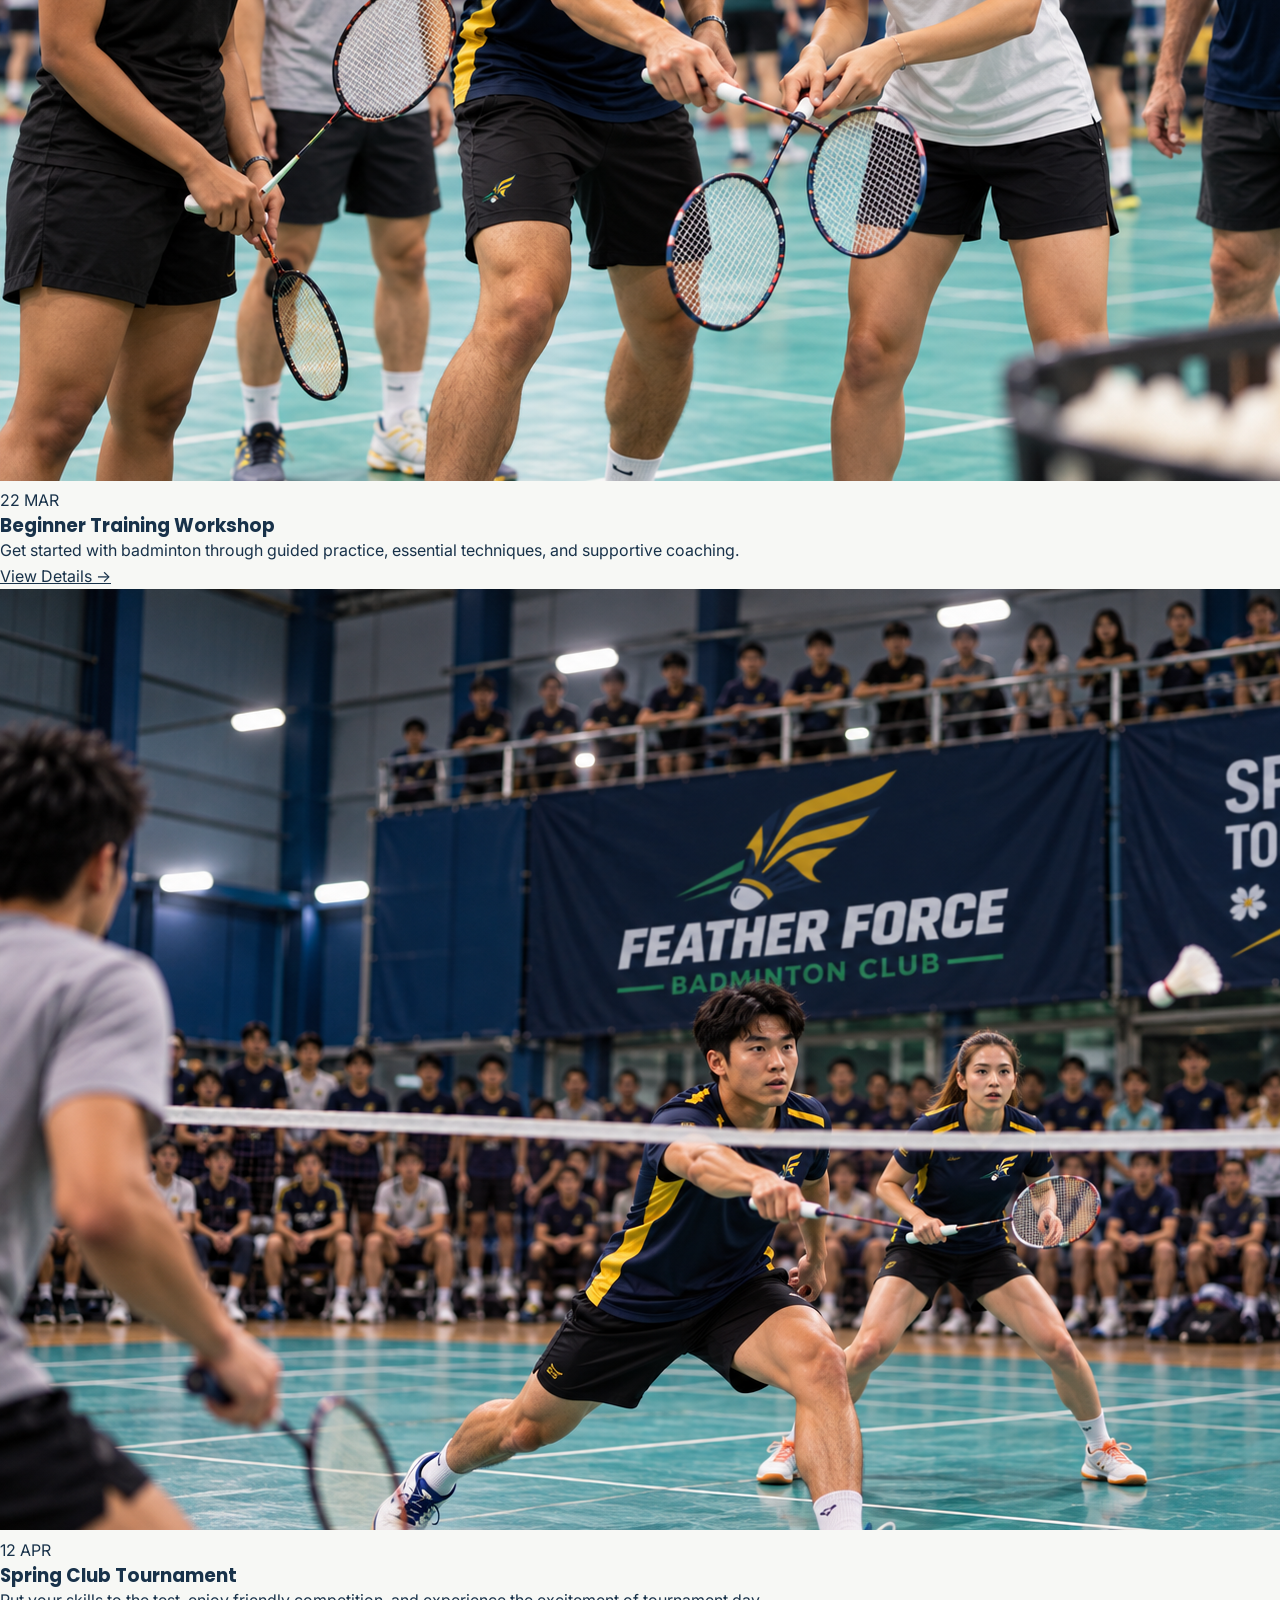
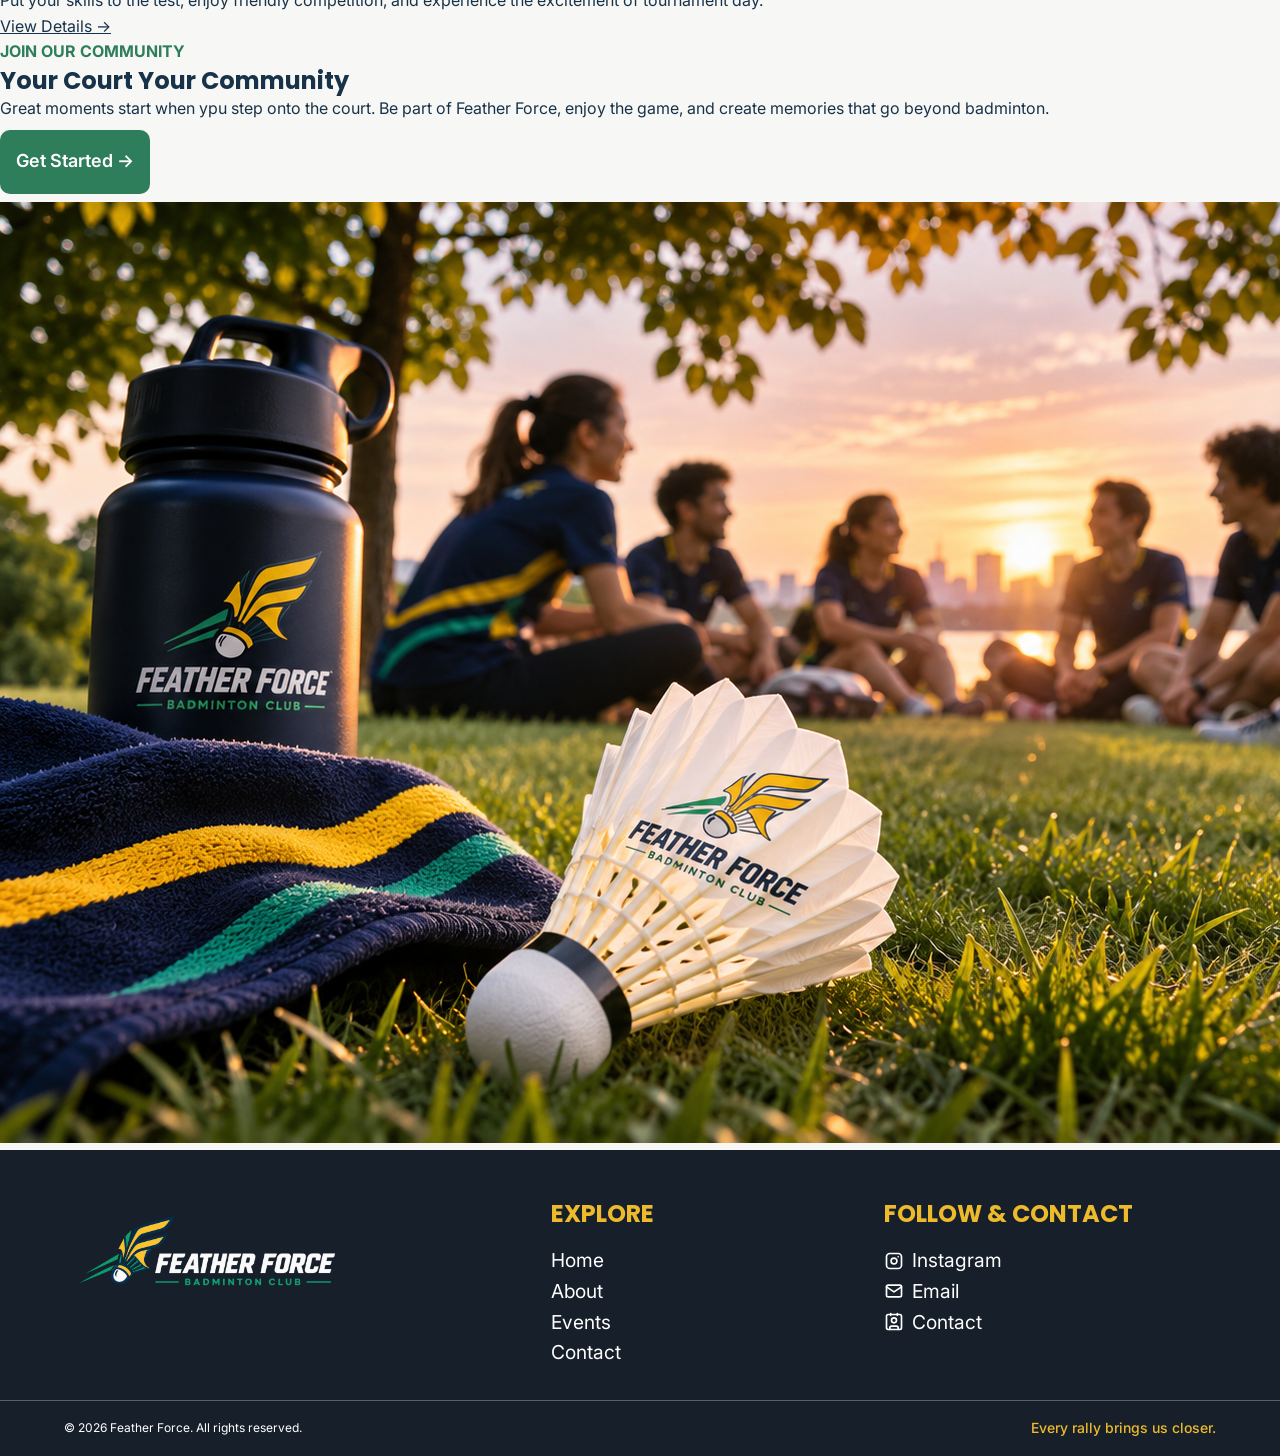
==== commit 5e8b1d8e: "feat: skapa cta-sektion för startsida" ====
--- a/index.html
+++ b/index.html
@@ -392,12 +392,43 @@
         </section>
 
 
-
-
-
-
+        <!-- CTA-sektion -->
+         <section class="cta-section">
+
+            <!-- Behållare för CTA-sektion -->
+            <div class="cta-container">
+
+                <!-- CTA-innehåll -->
+                <div class="cta-content">
+
+                    <!-- Etikett -->
+                    <span class="label">JOIN OUR COMMUNITY</span>
+
+                    <!-- Underrubrik nivå 2 -->
+                    <h2>Your Court Your Community
+                    </h2>
+
+                    <!-- Beskrivande text -->
+                    <p>
+                        Great moments start when ypu step onto the court.
+                        Be part of Feather Force, enjoy the game, and
+                        create memories that go beyond badminton. 
+                    </p>
+
+                    <!-- Knapp -->
+                    <a href="contact.html"
+                    class="button button-primary"
+                    >Get Started &rightarrow;</a>
+
+                </div>
+
+                <!-- Bild -->
+                <img src="images/cta-events.png" 
+                class="cta-img"
+                alt="Feather Force members relaxing together outdoors after playing badminton">
+            </div>
+         </section>
     </main>
-
 
 
     <!-- Footer -->
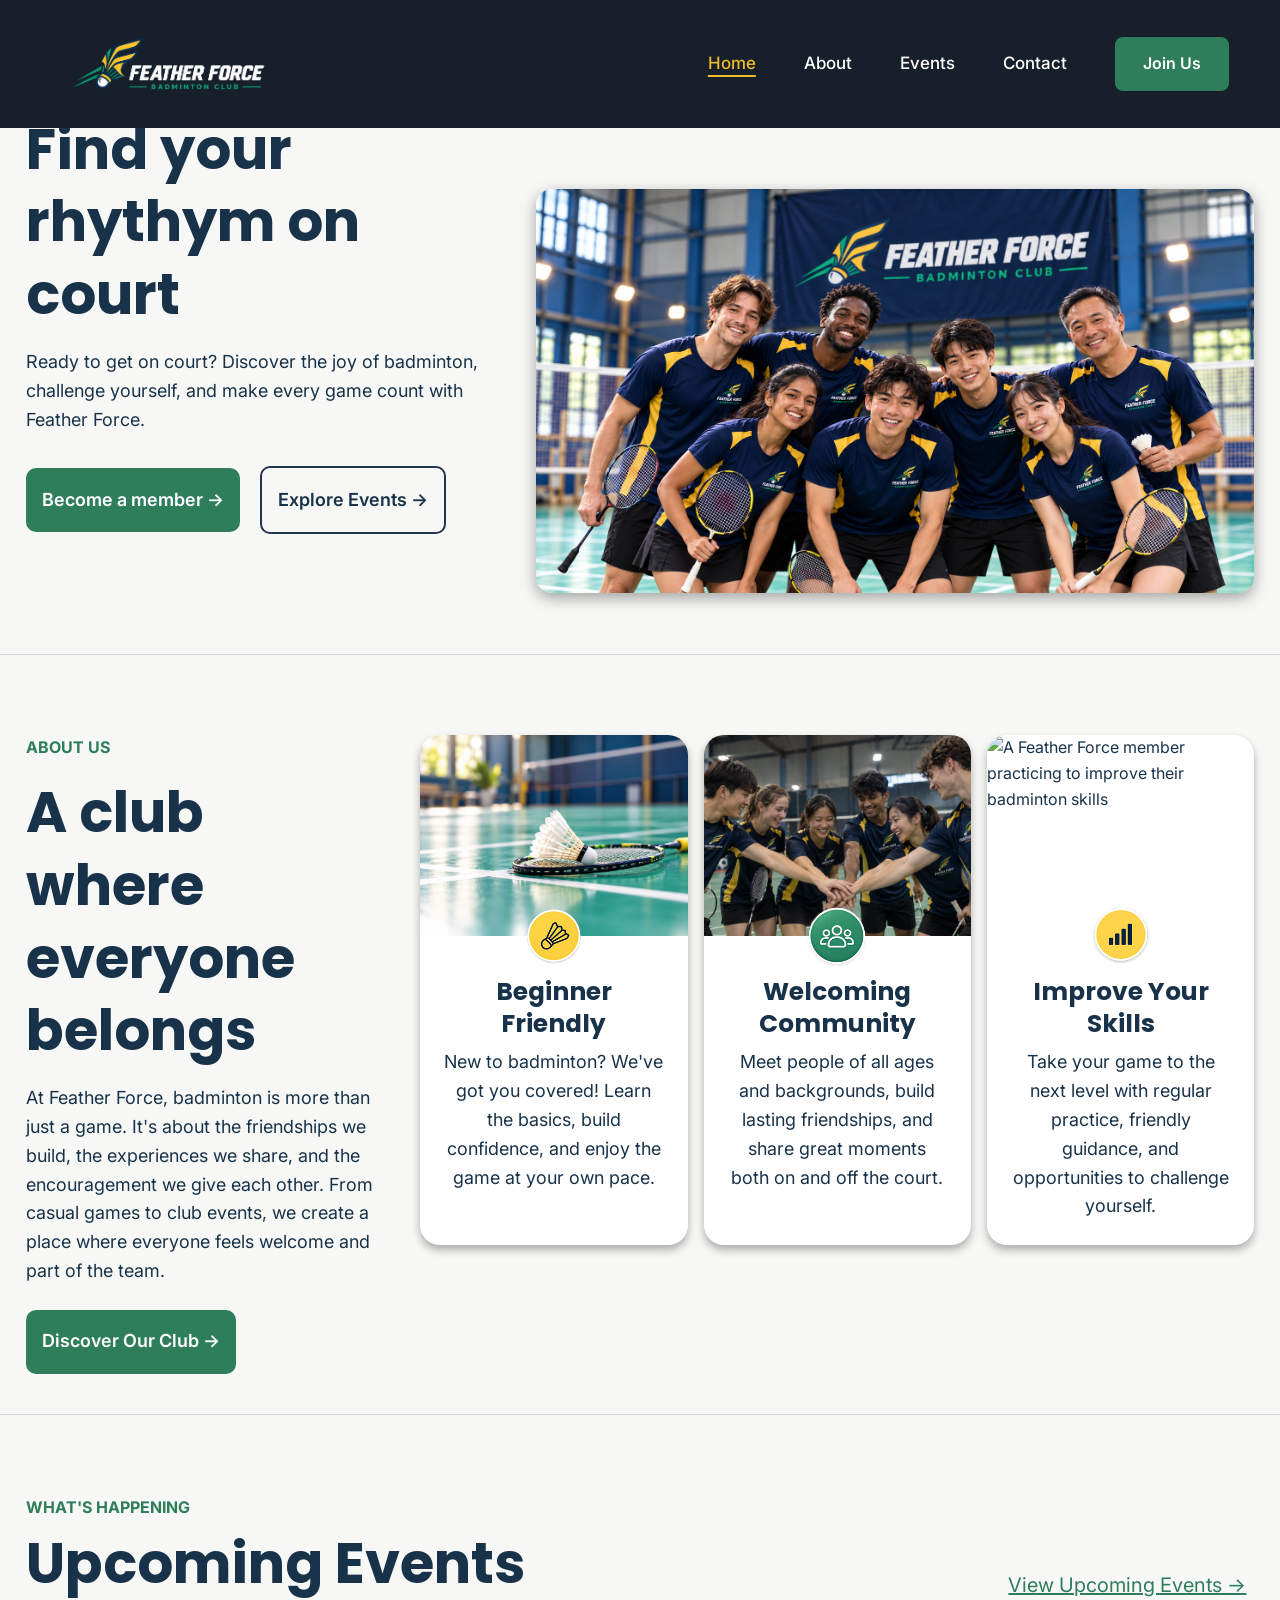
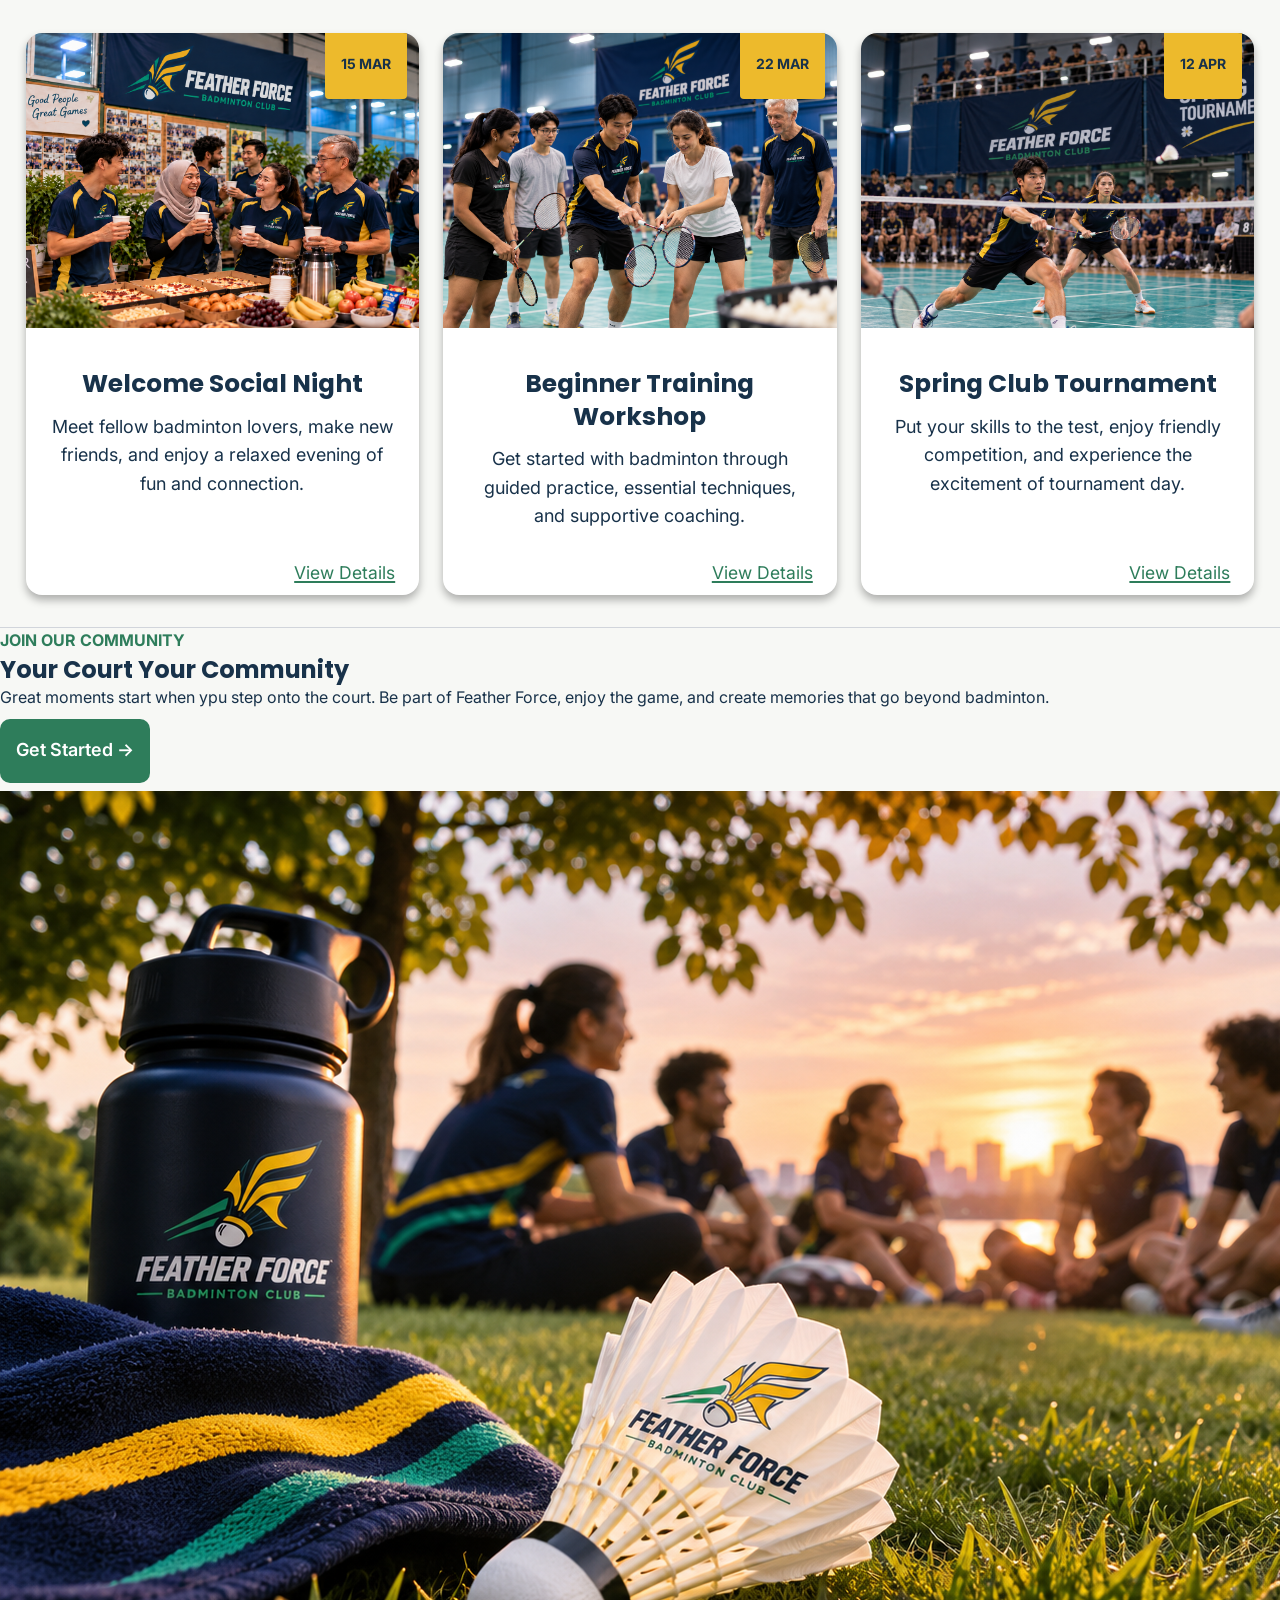
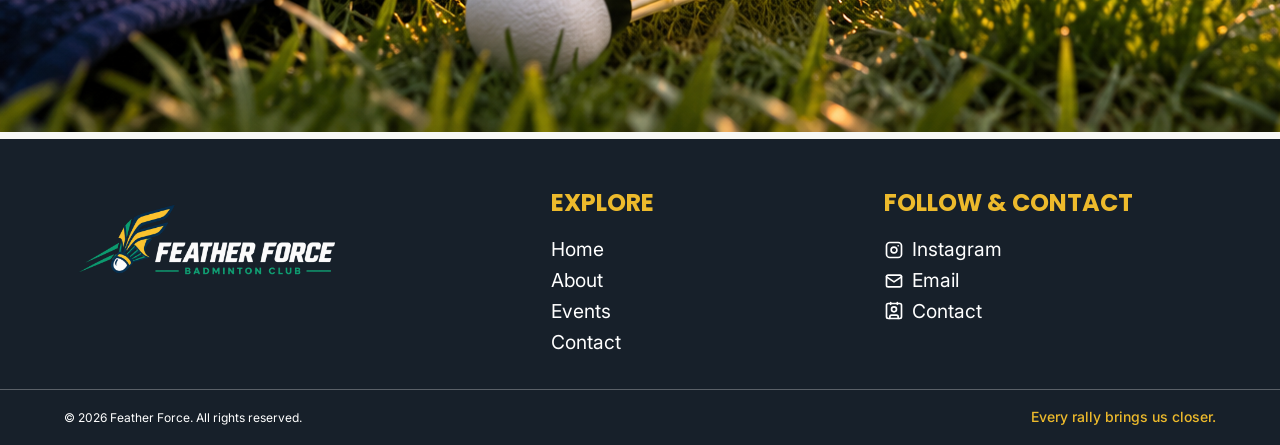
==== commit 0491d3a5: "refactor: byt class namn för eventlänkar" ====
--- a/index.html
+++ b/index.html
@@ -283,8 +283,14 @@
 
                     <!-- Länk till alla evenemang -->
                     <a href="events.html"
-                    class="events-link">
+                    class="events-link1">
                     View All &rightarrow;</a>
+
+                    <a href="events.html"
+                    class="events-link3">
+                    View Upcoming Events &rightarrow;</a>
+
+                    
                 </div>
 
                 <!-- Behållare för evenemangskort -->
@@ -318,7 +324,8 @@
                             </p>
 
                             <!-- Länk till eventssida -->
-                            <a href="events.html#social-night">View Details &rightarrow;</a>
+                            <a href="events.html#social-night"
+                            class="events-link2">View Details</a>
                         </div>
                     </article>
 
@@ -351,7 +358,8 @@
                             </p>
 
                             <!-- Länk till eventssida -->
-                            <a href="events.html#training-workshop">View Details &rightarrow;</a>
+                            <a href="events.html#training-workshop"
+                            class="events-link2">View Details</a>
                         </div>
                     </article>
 
@@ -384,7 +392,8 @@
                             </p>
 
                             <!-- Länk till eventssida -->
-                            <a href="events.html#tournament">View Details &rightarrow;</a>
+                            <a href="events.html#tournament"
+                            class="events-link2">View Details</a>
                         </div>
                     </article>
                 </div>
--- a/css/index.css
+++ b/css/index.css
@@ -160,6 +160,151 @@
     box-shadow: 0 5px 8px rgba(0, 0, 0, 0.3);
     overflow: hidden;
 }
+/* ============================================== */
+
+
+/* ==========================
+  Events-sektion - Mobile first 
+========================== */
+
+/* Ger luft till hela events-sektionen behållare */
+.events-container{
+    padding: 2rem 5%;
+    border-bottom: 1px solid var(--color-border);
+}
+
+/* Rubrik och länk till alla evenemang */
+.events-content {
+    display: grid;
+    grid-template-columns: minmax(0, 1fr) auto;
+    align-items: end;
+    gap: 0.5rem 1rem;
+}
+
+
+/* Etikett ovanför rubriken */
+.events-content .label {
+    grid-column: 1 / -1;
+}
+
+/* Sektionens rubrik */
+.events-content h2 {
+    font-size: 2rem;
+    white-space: nowrap;
+}
+
+
+/* Länk 1-2 evenemang */
+.events-link1  {
+    color: var(--color-primary);
+    font-size: 1rem;
+    
+    text-decoration: underline;
+    text-decoration-thickness:0.125rem ;
+    text-underline-offset: 0.1rem;
+
+    white-space: nowrap;
+    transform: translateY(-0.4rem);
+}
+
+/* Länk 2 View Details */
+.events-link2{
+    color: var(--color-primary);
+    font-size: 1rem;
+
+    text-decoration: underline;
+    text-decoration-thickness:0.125rem ;
+    text-underline-offset: 0.1rem;
+
+    white-space: nowrap;
+    transform: translateY(1rem);
+}
+
+/* Länk 3 */
+.events-link3{
+    display: none;
+}
+
+/* Behållare för evenemangskorten */
+.events-grid {
+    display: grid;
+    grid-template-columns: 1fr;
+    gap: 1.5rem;
+    margin-top: 2rem;
+}
+
+
+/* Datumetikett i kortets övre högra hörn */
+.event-date {
+    position: absolute;
+    top: 0.75rem;
+    right: 0.75rem;
+    z-index: 1;
+    padding: 1rem 0.8rem;
+
+    background-color: var(--color-yellow);
+    color: var(--color-text);
+    font-size: 0.75rem;
+    font-weight: 700;
+    border-radius: 0.25rem;
+    transform: translateY(-1rem);
+}
+
+/* Evenemangskort */
+.event-card {
+    position: relative;
+    display: flex;
+    flex-direction: column;
+    
+    background-color: var(--color-white);
+    border-radius: 1rem;
+    overflow: hidden;
+    box-shadow: 0 5px 8px rgba(0, 0, 0, 0.3);
+}
+
+/* Behållare för bilden */
+.event-card-visual {
+    width: 100%;
+    aspect-ratio: 16 / 9;
+}
+
+/* Bilden fyller hela bildbehållaren */
+.event-card-img {
+    display: block;
+    width: 100%;
+    height: 100%;
+    object-fit: cover;
+}
+
+/* Kortets textinnehåll */
+.event-card-content {
+    display: flex;
+    flex-direction: column;
+    gap: 0.75rem;
+    padding: 1.5rem;
+    flex: 1;
+}
+
+/* Länken placeras längst ned till höger */
+.event-card-content a {
+    align-self: flex-end;
+    margin-top: auto;
+    color: var(--color-primary);
+}
+
+/* Evenemangets rubrik */
+.event-card-content h3 {
+    font-size: 1.5rem;
+}
+
+/* Evenemangets beskrivning */
+.event-card-content p {
+    font-size: 1rem;
+}
+
+
+
+
 
 
 
@@ -267,6 +412,81 @@
     }
 
     
+    /* ==========================
+    EVENTS-SEKTION - LAPTOP (1024px) 
+    ========================== */
+
+    /* Anpassar sektionens avstånd */
+    .events-container {
+        padding: 2rem 2%;
+    }
+
+    /* Tre evenemangskort bredvid varandra */
+    .events-grid {
+        grid-template-columns: repeat(3, minmax(0, 1fr));
+        gap: 1.5rem;
+    }
+
+    /* Större rubrik på laptop */
+    .events-content h2 {
+        font-size: 3.5rem;
+    }
+
+    /* Bilden placeras ovanför textinnehållet */
+    .event-card {
+        display: flex;
+        flex-direction: column;
+    }
+
+    /* Ger bilderna samma proportioner */
+    .event-card-visual {
+        aspect-ratio: 16 / 12;
+    }
+
+    /* Kortets innehåll fyller resterande utrymme */
+    .event-card-content {
+        padding: 1.5rem;
+        gap: 0.75rem;
+        padding: 2.5rem 1.5rem 1.5rem;
+        align-items:center;
+        text-align: center;
+    }
+
+    /* Större rubrik i kortet */
+    .event-card-content h3 {
+        font-size: 1.55rem;
+    }
+
+    /* Större beskrivning */
+    .event-card-content p {
+        font-size: 1.125rem;
+        max-width: 40ch;
+    }
+
+    /* Länk1 View all */
+    .events-link1{
+      display: none;
+    }
+
+    /* Länk 2 View Details */
+    .events-link2{
+        font-size: 1.10rem;
+        transform: translateY(1rem);
+    }
+
+    /* Länk 3  View Upcoming*/
+    .events-link3{
+      display: inline;
+      font-size: 1.25rem;
+      color: var(--color-primary);
+      transform: translateX(-0.5rem);
+    }
+
+    /* Datumetikett i kortets övre högra hörn */
+    .event-date {
+        padding: 1.5rem 1rem;
+        font-size: 0.875rem;
+    }
 
 }
 
@@ -382,8 +602,57 @@
     .card-icon {
         width: 7rem;
         height: 7rem;
-
-}
-
+    }
+
+
+    /* ==========================
+    EVENTS-SEKTION - DESKTOP (2650px) 
+    ========================== */
     
+    /* Större rubrik på laptop */
+    .events-content h2 {
+        font-size: 5.5rem;
+    }
+
+    /* ANpassa etikett storlek */
+    .events-content .label{
+        font-size: 1.25rem;
+    }
+
+    /* Större rubrik i kortet */
+    .event-card-content h3 {
+        font-size: 2.5rem;
+    }
+
+    /* Större beskrivning */
+    .event-card-content p {
+        font-size: 1.55rem;
+        max-width: 40ch;
+    }
+
+    /* Länk1 View all */
+    .events-link1{
+      display: none;
+    }
+
+    /* Länk 2 View Details */
+    .events-link2{
+        font-size: 1.25rem;
+        transform: translateY(1rem);
+    }
+
+    /* Länk 3  View Upcoming*/
+    .events-link3{
+      display: inline;
+      font-size: 1.50rem;
+      color: var(--color-primary);
+      transform: translateX(-0.5rem);
+    }
+
+    /* Datumetikett i kortets övre högra hörn */
+    .event-date {
+        padding: 1.5rem 1rem;
+        font-size: 1rem;
+    }
+
 }
--- a/css/main.css
+++ b/css/main.css
@@ -95,7 +95,21 @@
     transform: translateY(0);
 }
 
-
+/* Gemensam hover för  alla länkar */
+.events-link:hover,
+.events-link1:hover,
+.events-link3:hover,
+.events-link1:hover{
+    color: #245f46;
+}
+
+/* Gemensam avtive för alla länakr */
+.events-link:active,
+.events-link1:active,
+.events-link2:active,
+.events-link3:active{
+    color: #1b4935;
+}
 
 /* Länkar */
 a {
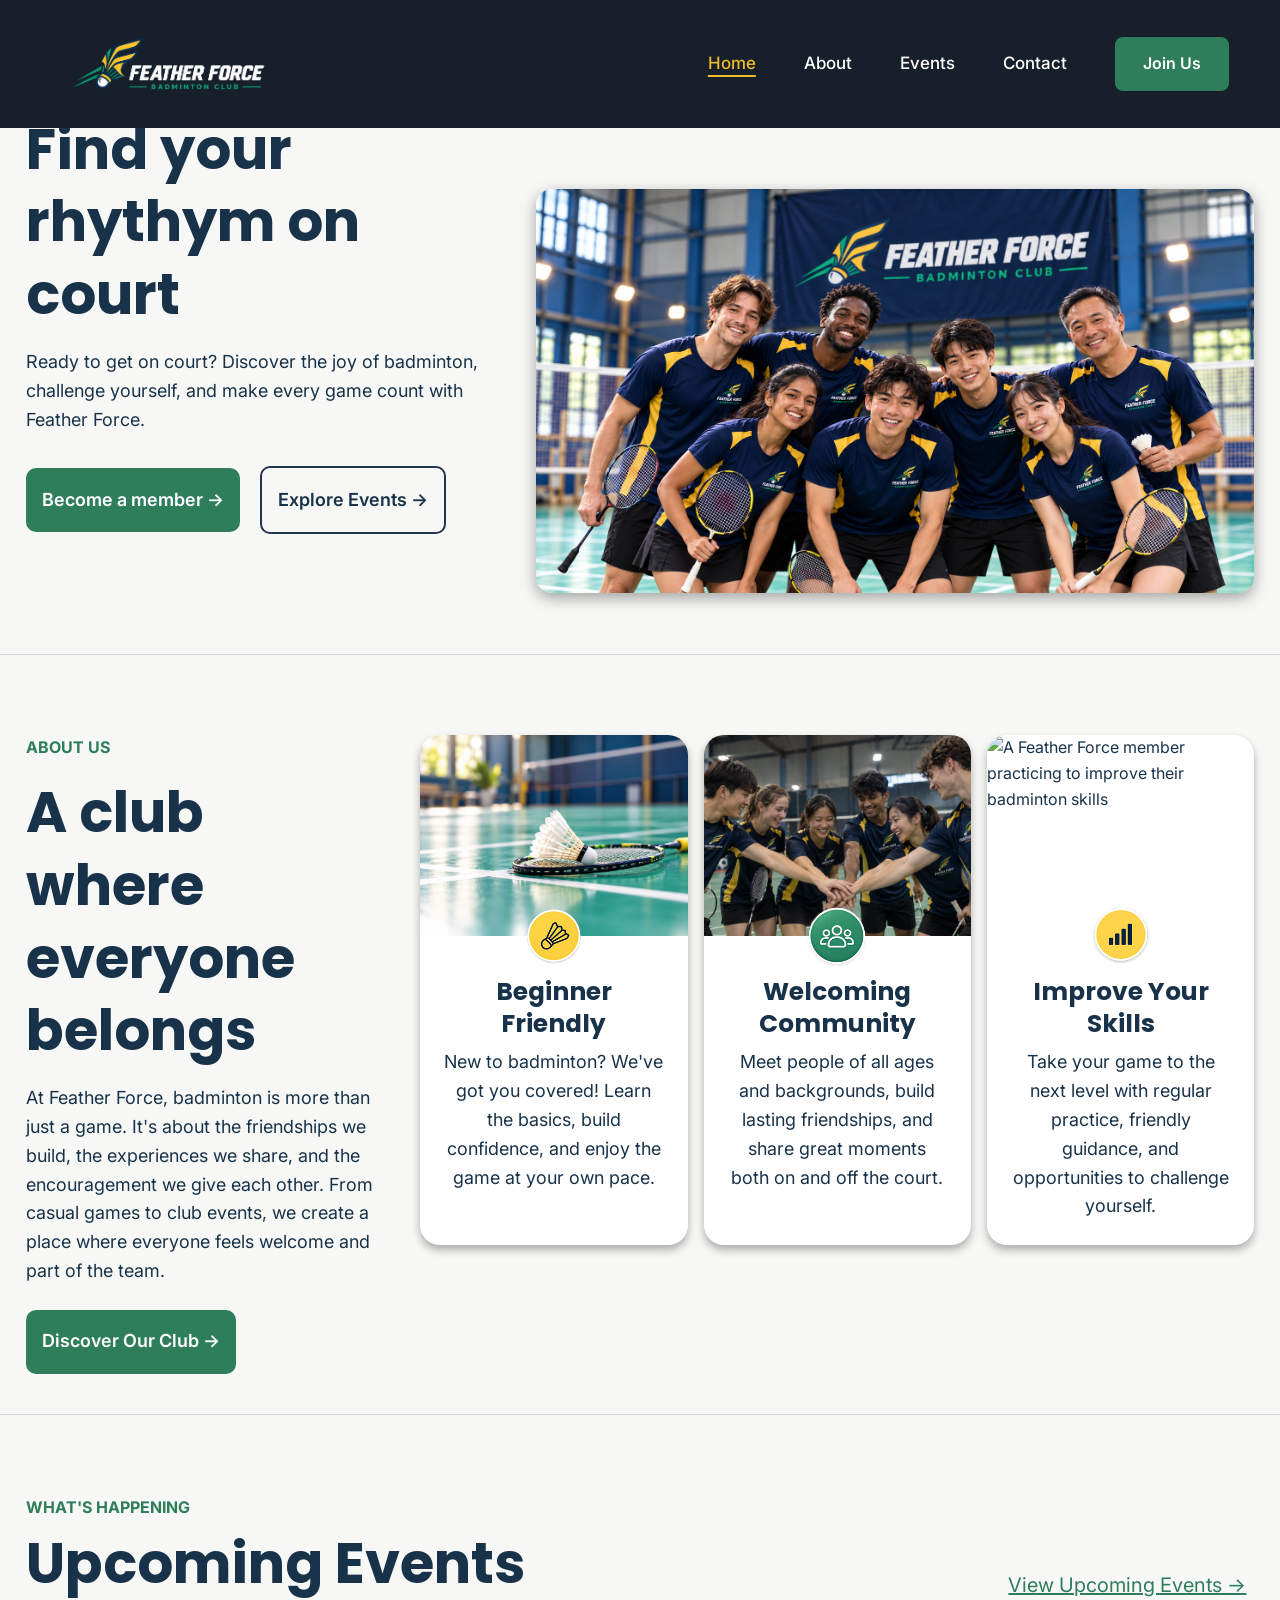
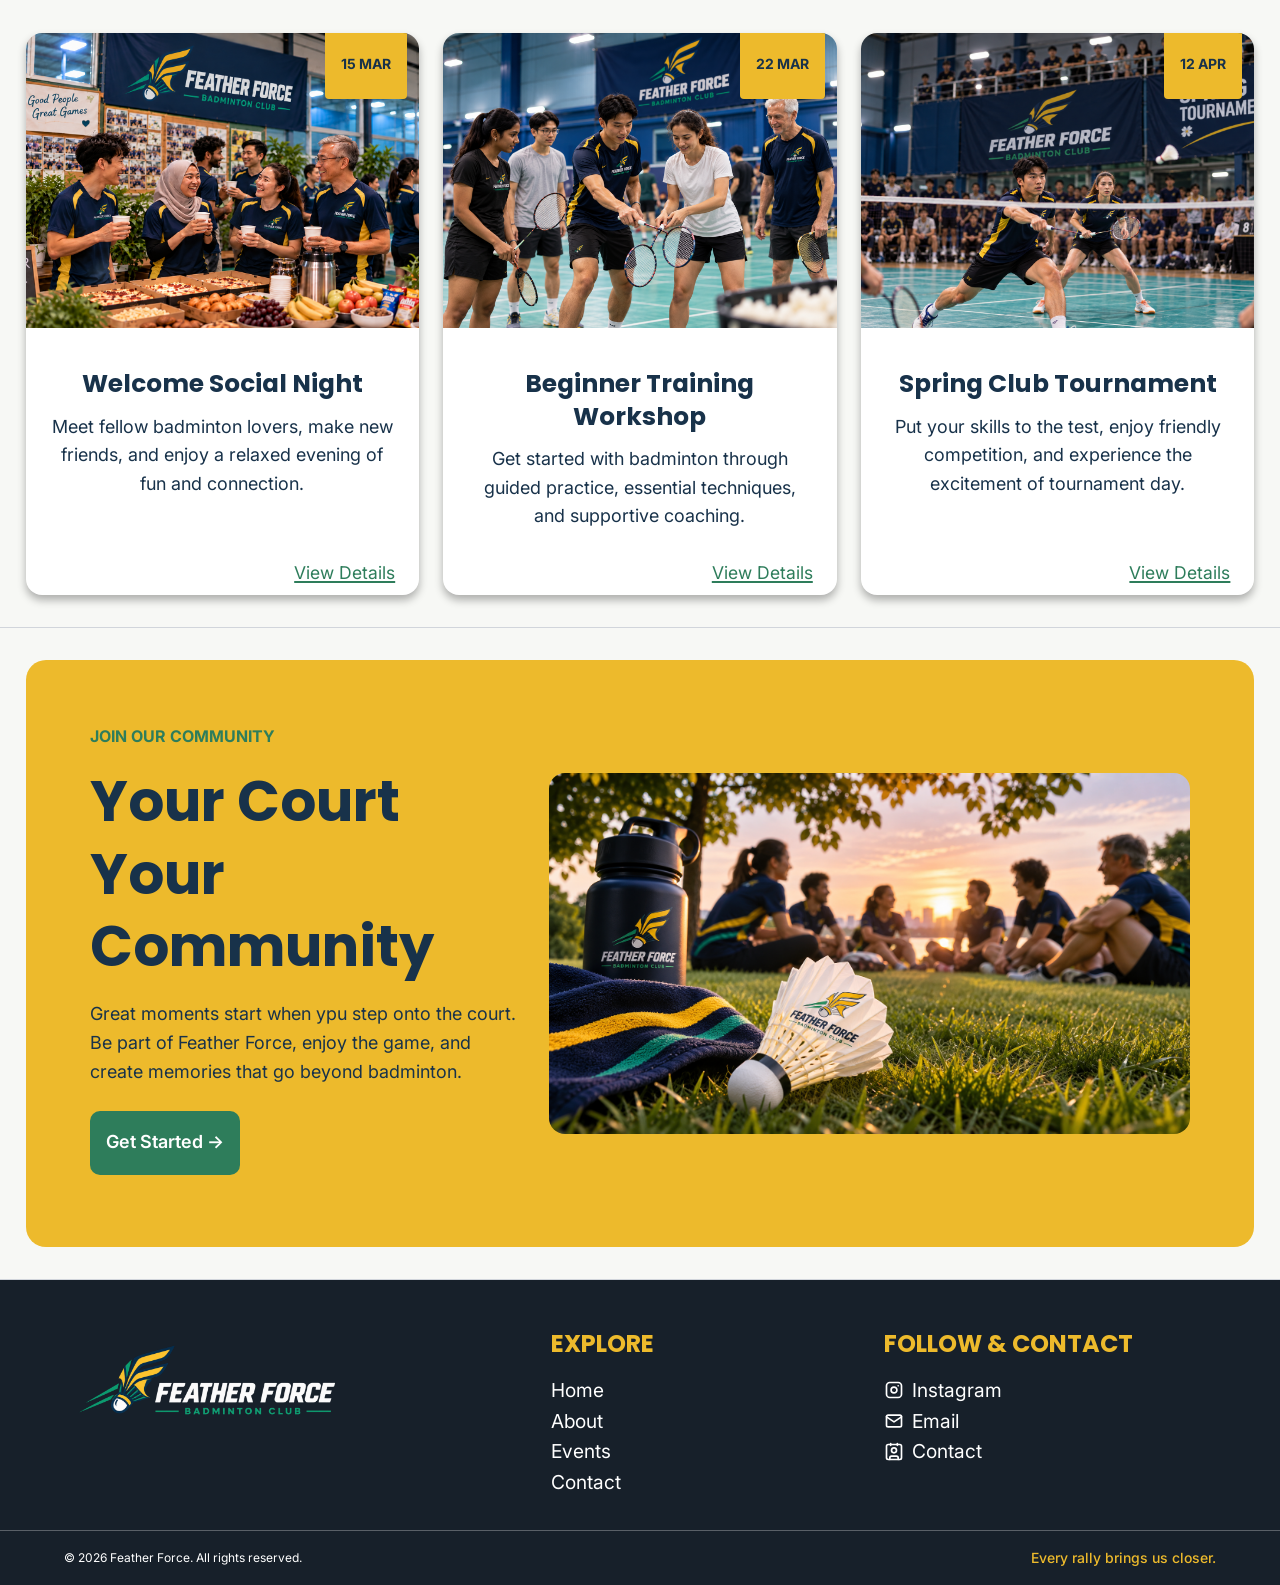
==== commit 327ce36a: "feat: lägg till radbrytning för  underrubrik 2" ====
--- a/index.html
+++ b/index.html
@@ -414,7 +414,7 @@
                     <span class="label">JOIN OUR COMMUNITY</span>
 
                     <!-- Underrubrik nivå 2 -->
-                    <h2>Your Court Your Community
+                    <h2>Your Court <br> Your Community
                     </h2>
 
                     <!-- Beskrivande text -->
--- a/css/index.css
+++ b/css/index.css
@@ -303,7 +303,60 @@
 }
 
 
-
+/* ==========================
+  CTA-sektion - Mobile first 
+========================== */
+
+/* Luft för CTA-sektionen */
+.cta-section {
+    padding: 2rem 5%;
+    border-bottom: 1px solid var(--color-border);
+}
+
+/* Gul behållare med rundade hörn */
+.cta-container {
+    display: grid;
+    grid-template-columns: 1fr;
+    gap: 2rem;
+
+    
+    padding: 2rem 1rem;
+    background-color: var(--color-yellow);
+    border-radius: 20px;
+}
+
+
+/* CTA-innehåll */
+.cta-content {
+    display: flex;
+    flex-direction: column;
+    align-items: flex-start;
+    gap: 1rem;
+}
+
+/* Etikett */
+.cta-content .label {
+    color: var(--color-primary);
+}
+
+/* Sektionens rubrik */
+.cta-content h2 {
+    font-size: 2rem;
+}
+
+/* Beskrivande text */
+.cta-content p {
+    font-size: 1rem;
+    max-width: 35ch;
+}
+
+/* Bild */
+.cta-img {
+    display: block;
+    width: 100%;
+    height: auto;
+    border-radius: 16px;
+}
 
 
 
@@ -488,31 +541,36 @@
         font-size: 0.875rem;
     }
 
-}
-
-
-
-
-
-
-
-
-
-
-
-
-
-
-
-
-
-
-
-
-
-
-
-
+
+
+    /* ==========================
+    CTA-SEKTION - LAPTOP (1024px) 
+    ========================== */
+
+    /* CTA-section  */
+    .cta-section{
+        padding: 2rem 2%;
+    }
+
+    /* Text till vänster och bild till höger */
+    .cta-container {
+        grid-template-columns: 2fr 3fr;
+        padding: 4rem;
+        align-items: center;
+    }
+
+    /* Större rubrik */
+    .cta-content h2 {
+        font-size: 3.5rem;
+    }
+
+    .cta-content p{
+        font-size: 1.125rem;
+        max-width: 40ch;
+    }
+
+   
+}
 
 
 
@@ -626,7 +684,7 @@
 
     /* Större beskrivning */
     .event-card-content p {
-        font-size: 1.55rem;
+        font-size: 1.5rem;
         max-width: 40ch;
     }
 
@@ -655,4 +713,41 @@
         font-size: 1rem;
     }
 
+    /* ==========================================
+   CTA-sektion för Desktop –  2650px
+   ========================================== */
+
+    /* Text till vänster och bild till höger */
+    .cta-container {
+        grid-template-columns:3fr 3fr;
+        padding: 4rem 5rem;
+        align-items: center;
+    }
+
+    /* Flytta upp hela cta content */
+    .cta-content{
+        transform: translateY(-5rem);
+    }
+    /* Större rubrik */
+    .cta-content h2 {
+        font-size: 5.5rem;
+    }
+
+    /* Större text */
+    .cta-content p{
+        font-size: 1.25rem;
+        max-width: 60ch;
+    }
+
+    /* Större etikett */
+    .cta-content .label{
+        font-size: 1.5rem;
+    }
+
+    /* Mer avstånd för knapp */
+    .button{
+        margin-top:1.5rem ;
+    }
+
+
 }
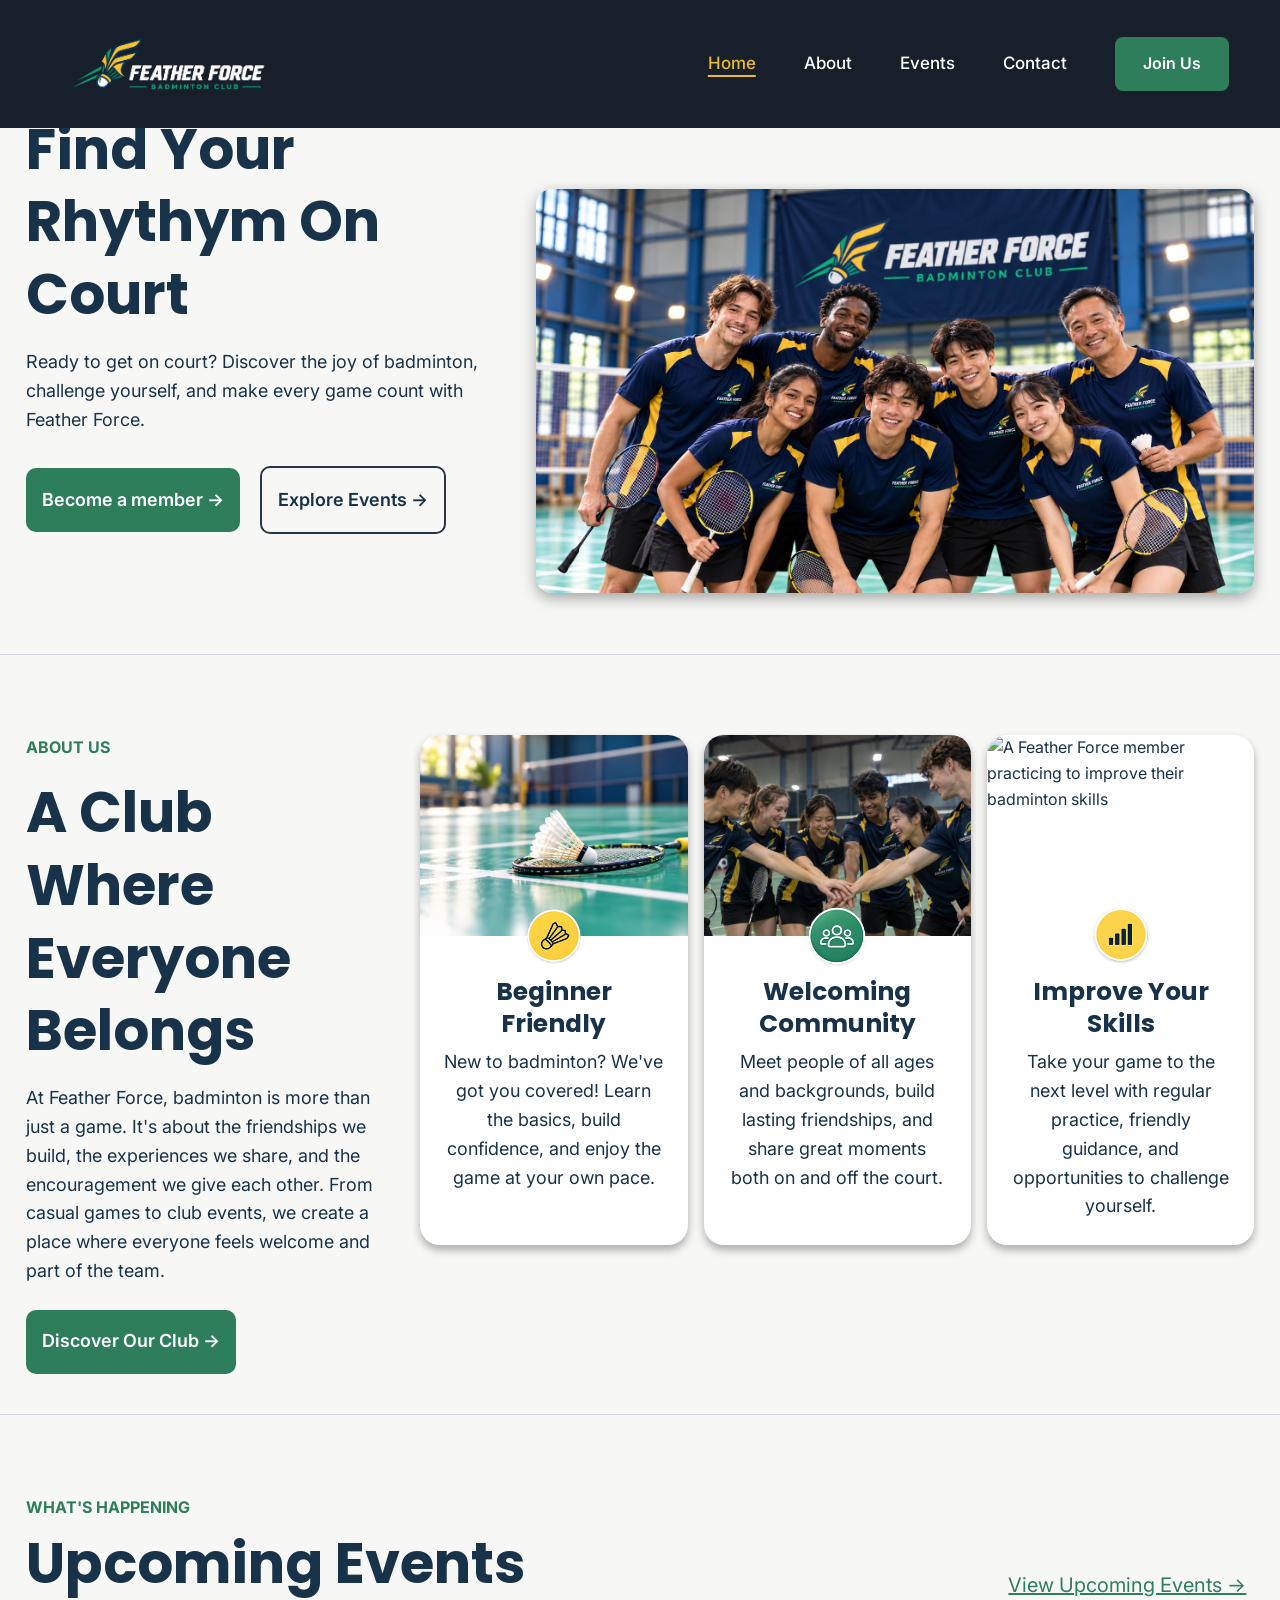
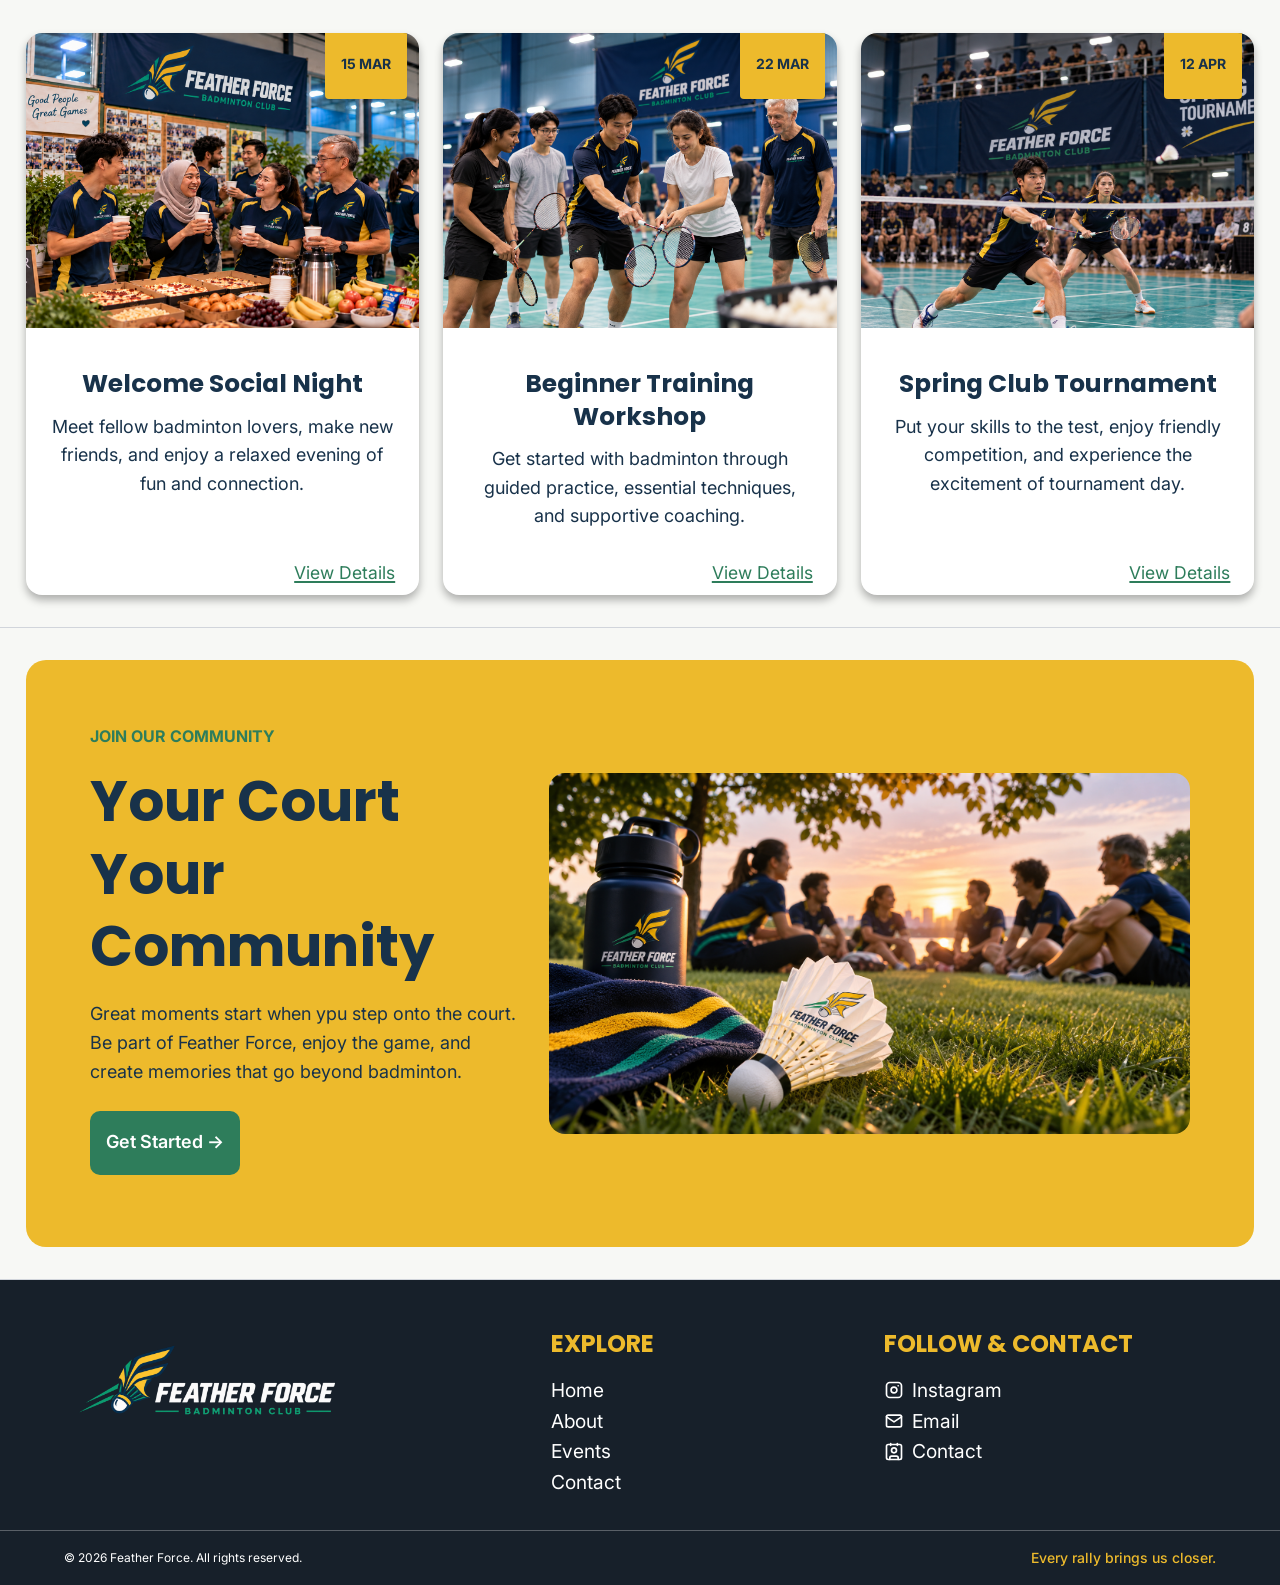
==== commit 4ccfb01d: "refactor: förbättra HTML-strukturen på startsidan och about-sidan" ====
--- a/index.html
+++ b/index.html
@@ -86,7 +86,7 @@
                     </span>
 
                     <!-- Sidans huvudrubrik -->
-                    <h1>Find your rhythym on court </h1>
+                    <h1>Find Your Rhythym On Court </h1>
 
                     <!-- Presentation -->
                     <p>
@@ -134,7 +134,7 @@
                     <span class="label"> ABOUT US </span>
 
                     <!-- Rubrik nivå 2 -->
-                    <h2>A club where everyone belongs</h2>
+                    <h2>A Club Where Everyone Belongs</h2>
 
                     <!-- Beskrivande text -->
                     <p>
--- a/css/index.css
+++ b/css/index.css
@@ -608,7 +608,7 @@
 
     /* Anpassar storleken på hero-etiketten */
     .hero-content .label {
-        font-size: 1.25rem;
+        font-size: 1.5rem;
     }
 
     /* Anpassar knappar för stora skärmar */
@@ -627,7 +627,7 @@
     /* ==========================================
    ABOUT-SEKTION – Desktop (2650px)
    ========================================== */
-   
+
    /* Anpassa underrubrik nivå 2 storlek*/
     .about-content h2{
         font-size: 5.5rem;
@@ -642,7 +642,7 @@
 
     /* Anpassa kortets rubrik storlek */
     .card-content h3 {
-        font-size: 2.3rem;
+        font-size: 2.5rem;
     }
 
     /* Anpassa beskrivande textstorlek */
@@ -653,7 +653,7 @@
    
     /* Anpassar storleken på hero-etiketten */
     .about-content .label {
-        font-size: 1.25rem;
+        font-size: 1.5rem;
     }
 
     /* Anpassar ikon storlek */
@@ -667,14 +667,14 @@
     EVENTS-SEKTION - DESKTOP (2650px) 
     ========================== */
     
-    /* Större rubrik på laptop */
+    /* Större rubrik på */
     .events-content h2 {
         font-size: 5.5rem;
     }
 
     /* ANpassa etikett storlek */
     .events-content .label{
-        font-size: 1.25rem;
+        font-size: 1.5rem;
     }
 
     /* Större rubrik i kortet */
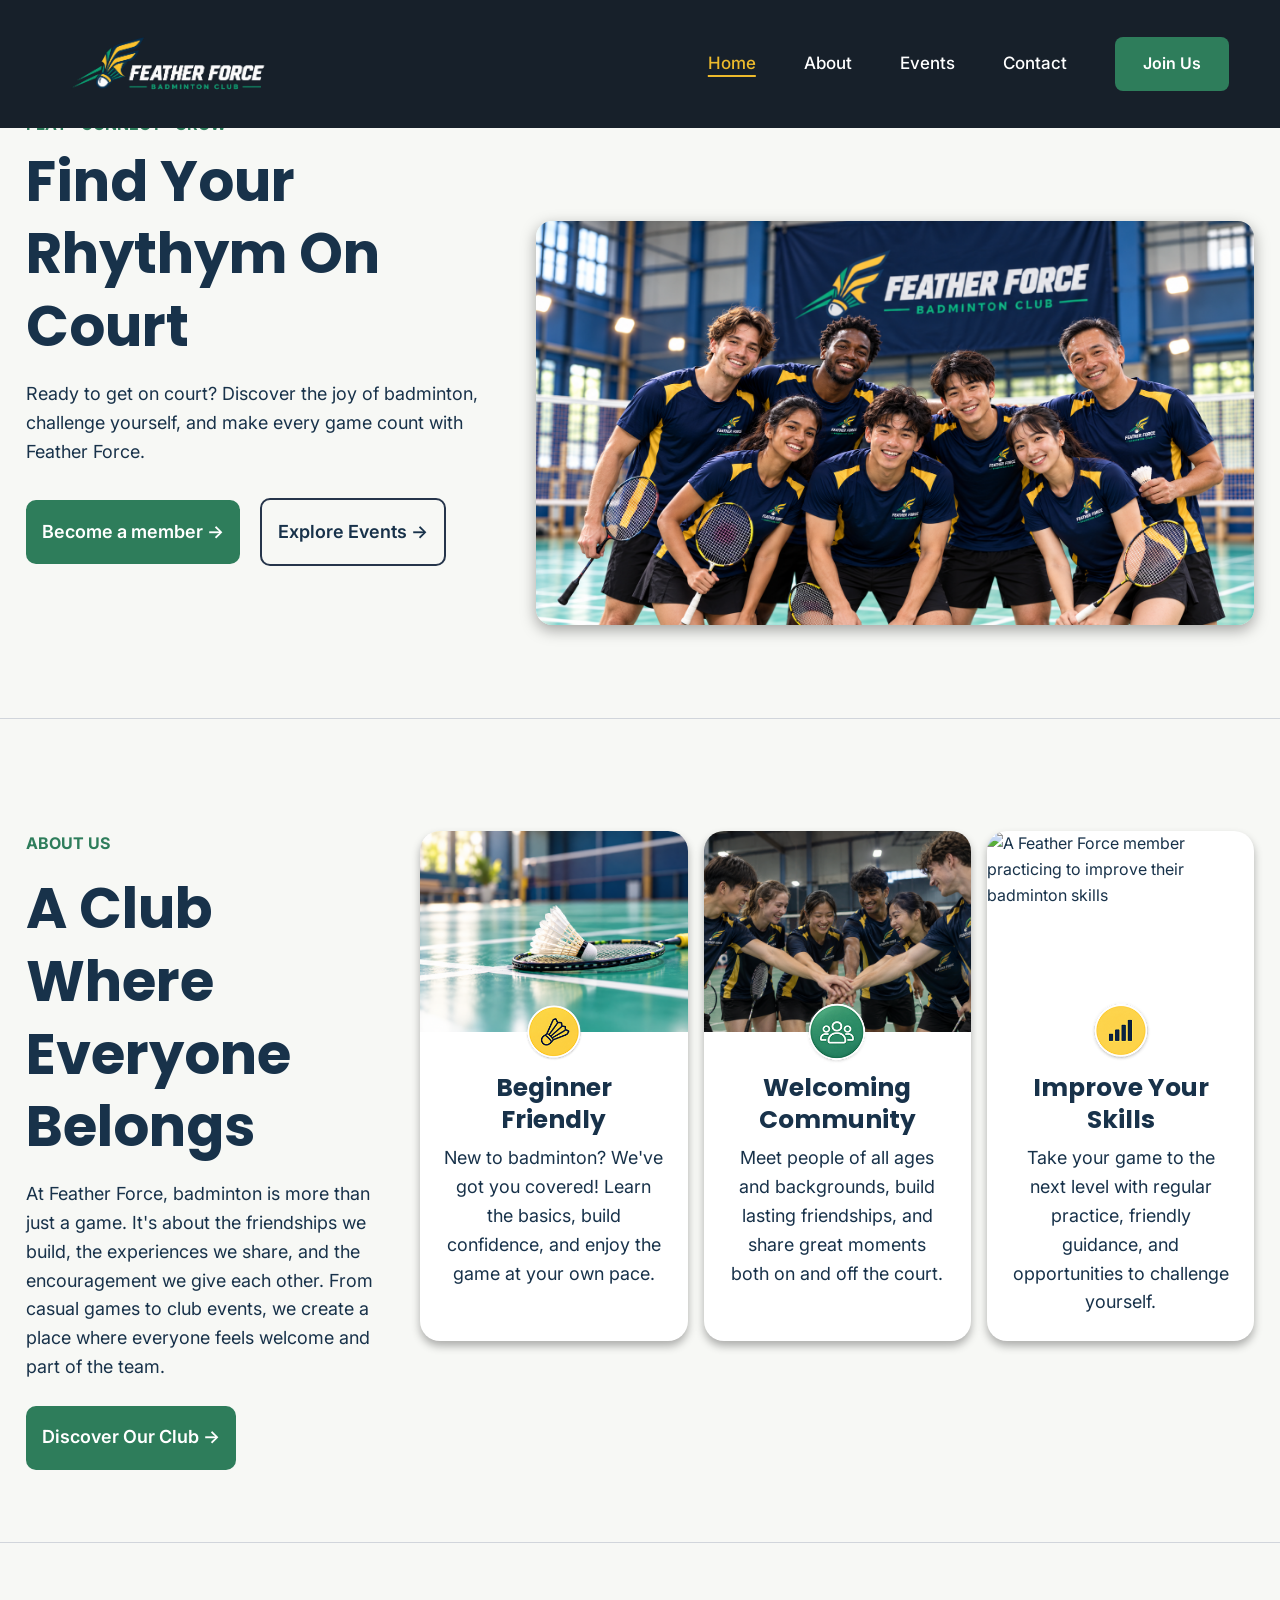
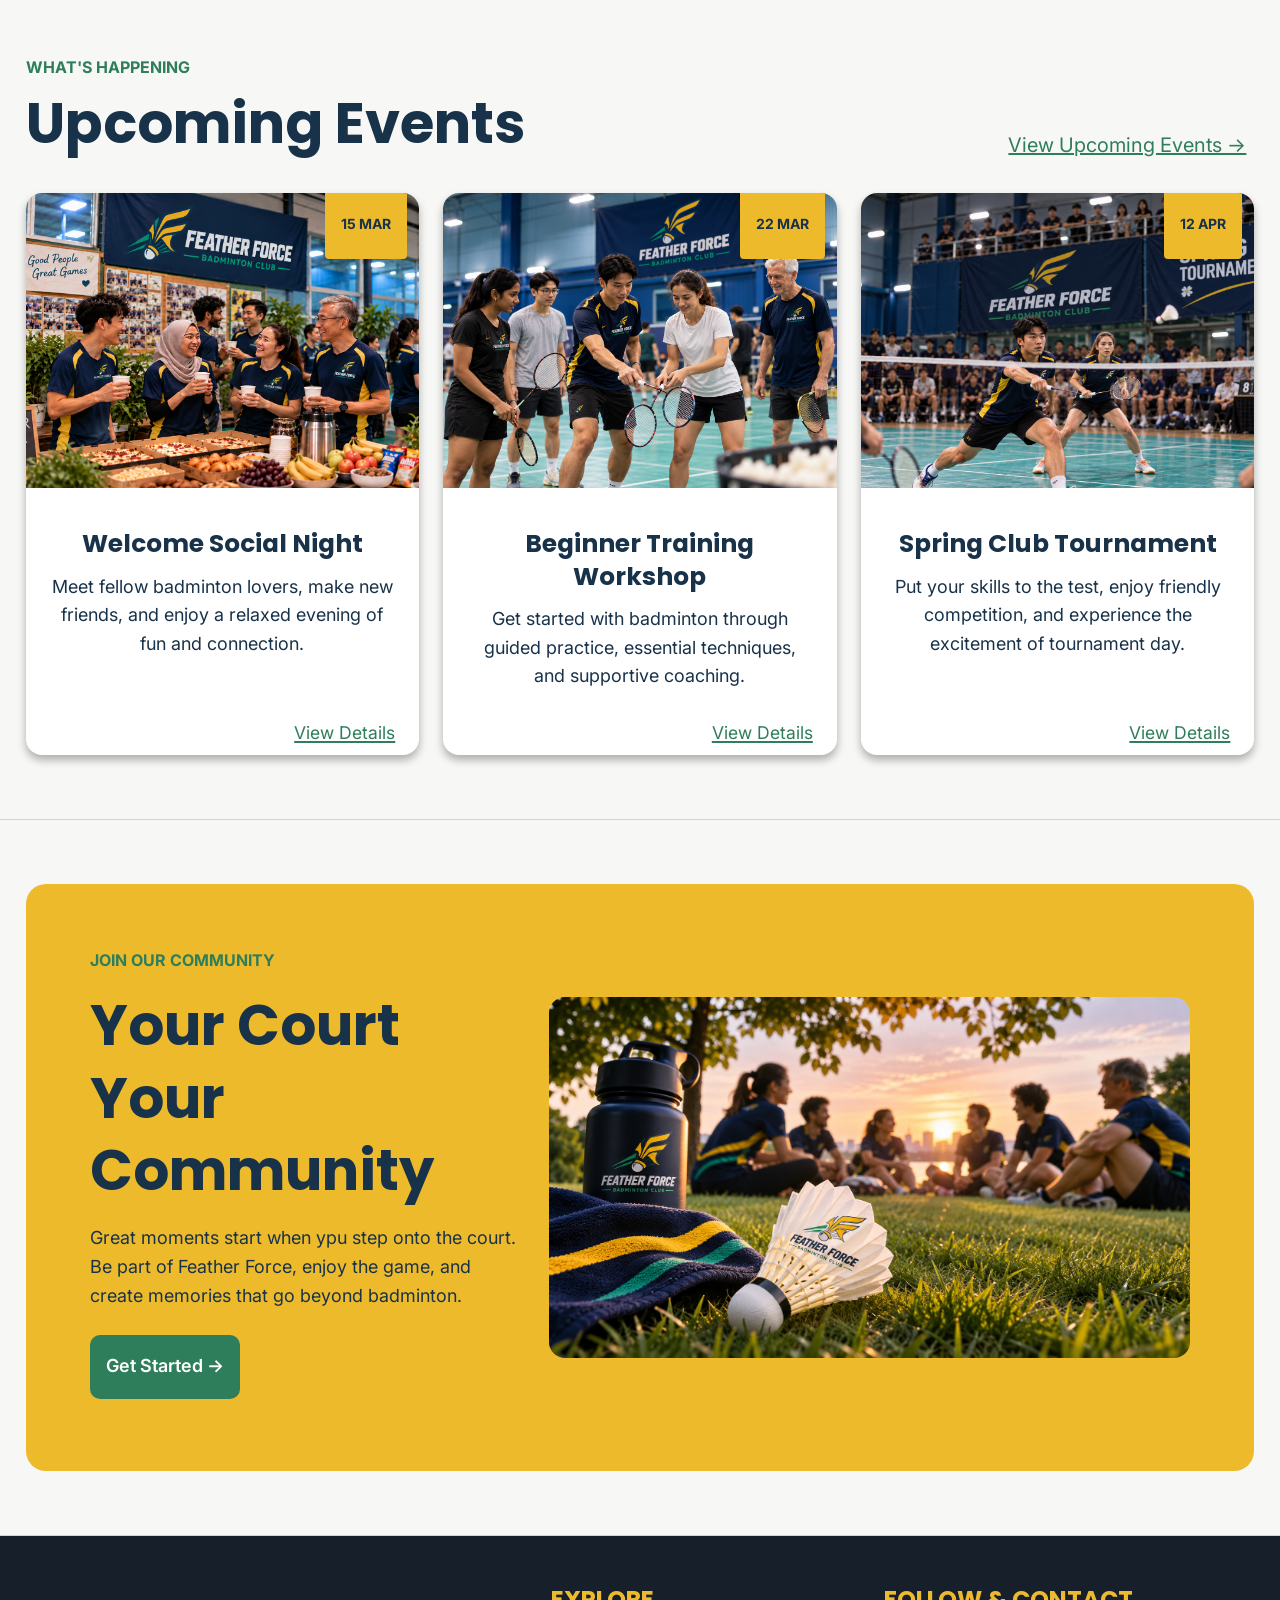
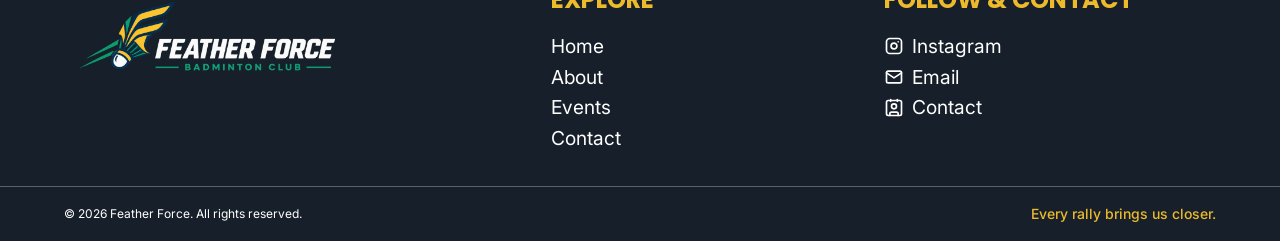
==== commit 86d9d208: "fix: lägga till sektions-ID på startsidan och about-sidan" ====
--- a/index.html
+++ b/index.html
@@ -402,7 +402,7 @@
 
 
         <!-- CTA-sektion -->
-         <section class="cta-section">
+         <section class="cta-section" id="cta-section">
 
             <!-- Behållare för CTA-sektion -->
             <div class="cta-container">
--- a/css/index.css
+++ b/css/index.css
@@ -378,7 +378,7 @@
         display: grid;
         grid-template-columns: 2fr 3fr;
         align-items: center;
-        padding: 2rem 2%;
+        padding: 4rem 2%;
         gap: 2rem;
     }
 
@@ -425,7 +425,7 @@
         grid-template-columns: minmax(0, 1fr) minmax(0, 2.3fr);
         align-items: start;
         gap: 2rem;
-        padding: 2rem 2%;
+        padding: 4rem 2%;
         max-width: none;
     }
 
@@ -471,7 +471,7 @@
 
     /* Anpassar sektionens avstånd */
     .events-container {
-        padding: 2rem 2%;
+        padding: 4rem 2%;
     }
 
     /* Tre evenemangskort bredvid varandra */
@@ -549,7 +549,7 @@
 
     /* CTA-section  */
     .cta-section{
-        padding: 2rem 2%;
+        padding: 4rem 2%;
     }
 
     /* Text till vänster och bild till höger */
@@ -579,12 +579,9 @@
 ========================================== */
 @media (min-width: 2650px) {
 
-    /* Anpassar kolumner och avstånd för stora skärmar */
+    /* Anpassar  avstånd för stora skärmar */
     .hero-container {
-        display: grid;
-        grid-template-columns: 2fr 3fr;
-        align-items: center;
-        padding: 2rem 2%;
+        padding: 8rem 2%;
         gap: 4rem;
     }
 
@@ -628,6 +625,11 @@
    ABOUT-SEKTION – Desktop (2650px)
    ========================================== */
 
+   /* Anpassa behållare för about sektion  */
+   .about-container{
+    padding: 8rem 2%;
+   }
+
    /* Anpassa underrubrik nivå 2 storlek*/
     .about-content h2{
         font-size: 5.5rem;
@@ -666,7 +668,11 @@
     /* ==========================
     EVENTS-SEKTION - DESKTOP (2650px) 
     ========================== */
-    
+    /* Anpassa behållare för event sektion */
+   .events-container{
+     padding: 8rem 2%;
+   }
+
     /* Större rubrik på */
     .events-content h2 {
         font-size: 5.5rem;
@@ -722,6 +728,7 @@
         grid-template-columns:3fr 3fr;
         padding: 4rem 5rem;
         align-items: center;
+        padding: 8rem 2%;
     }
 
     /* Flytta upp hela cta content */
